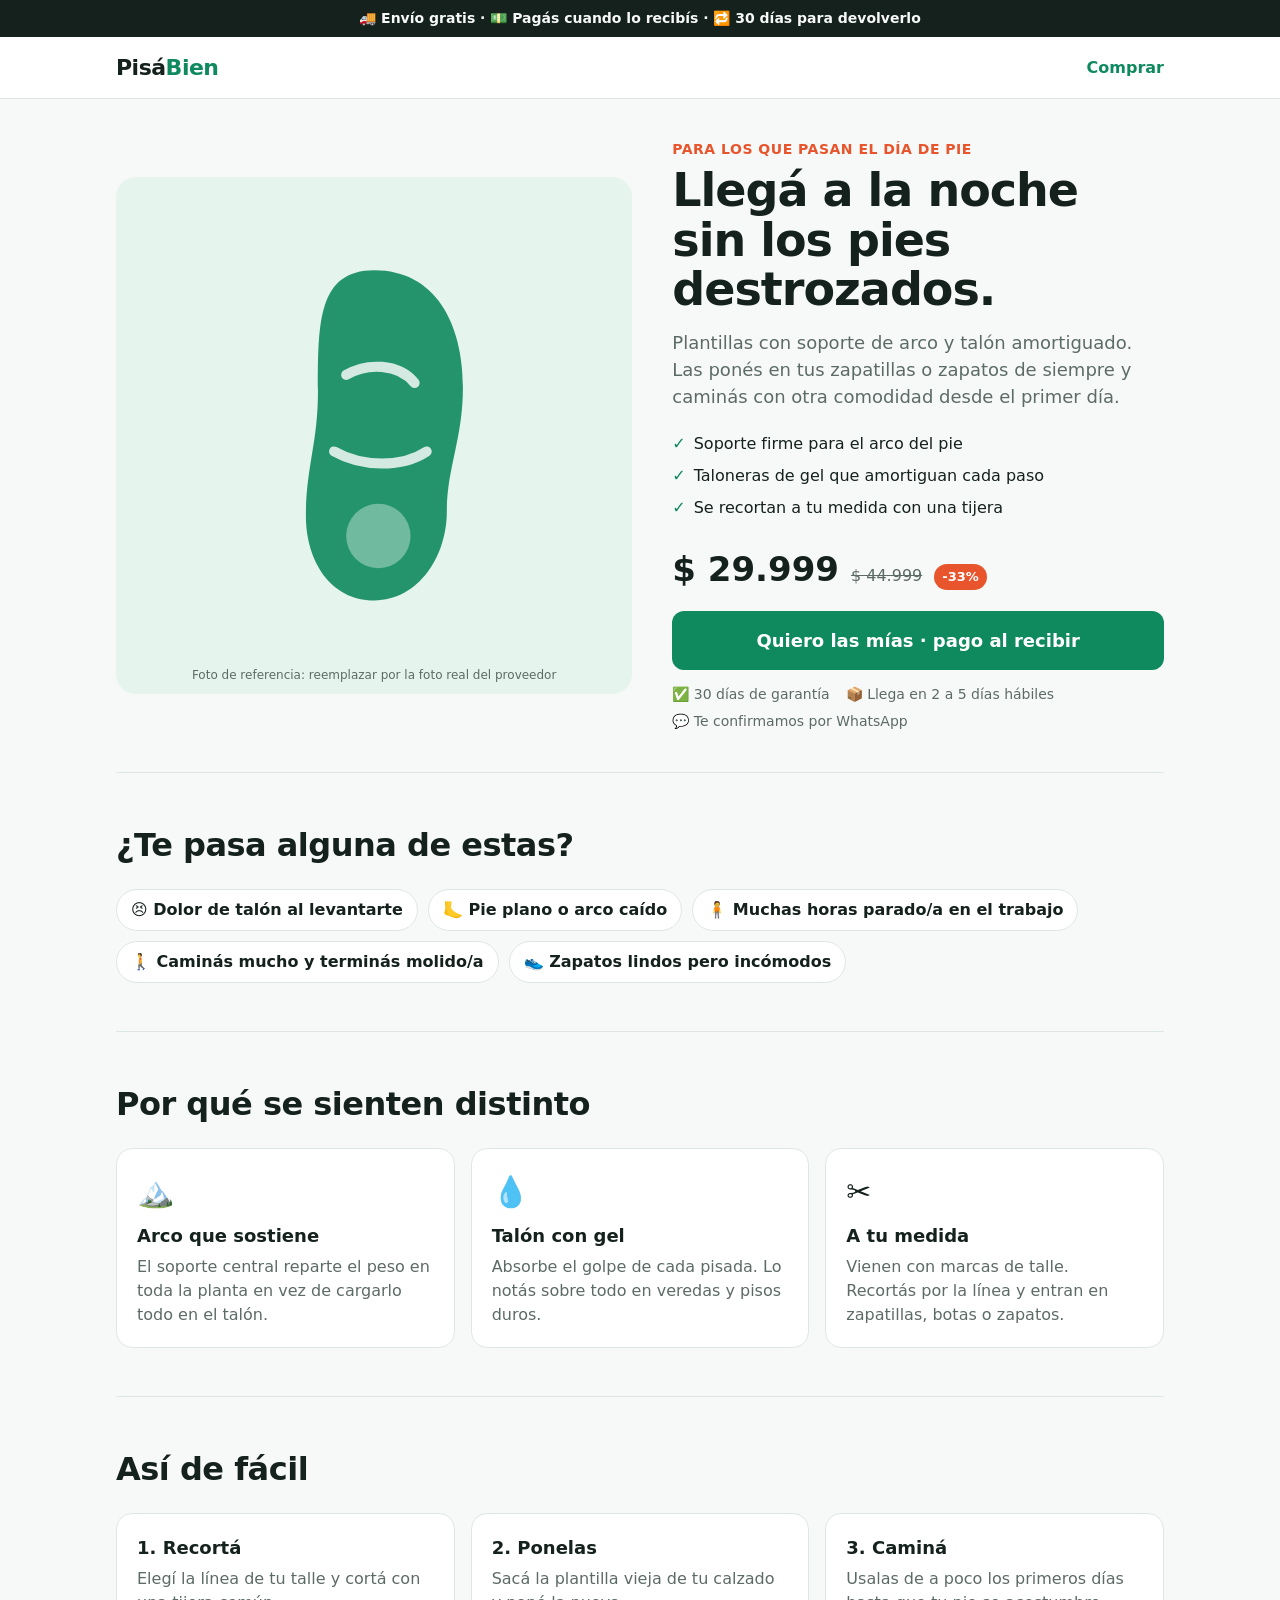
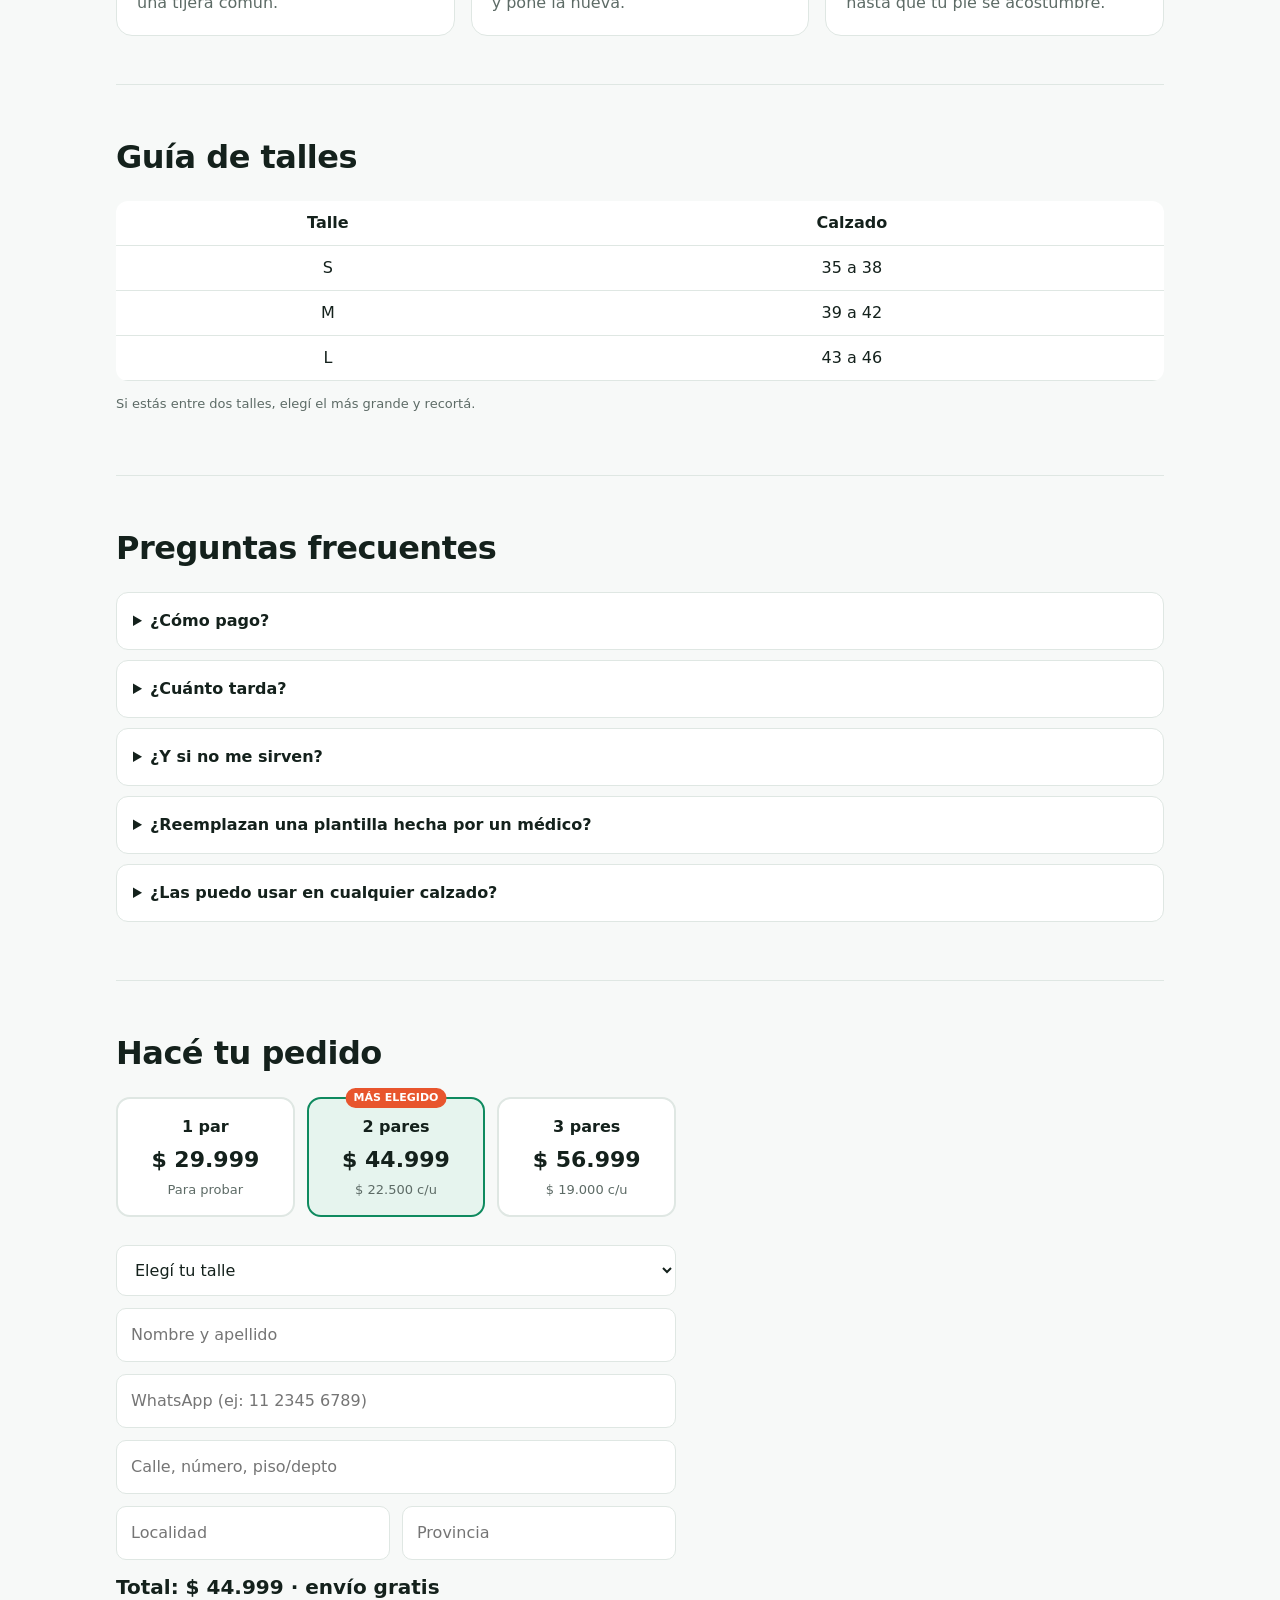
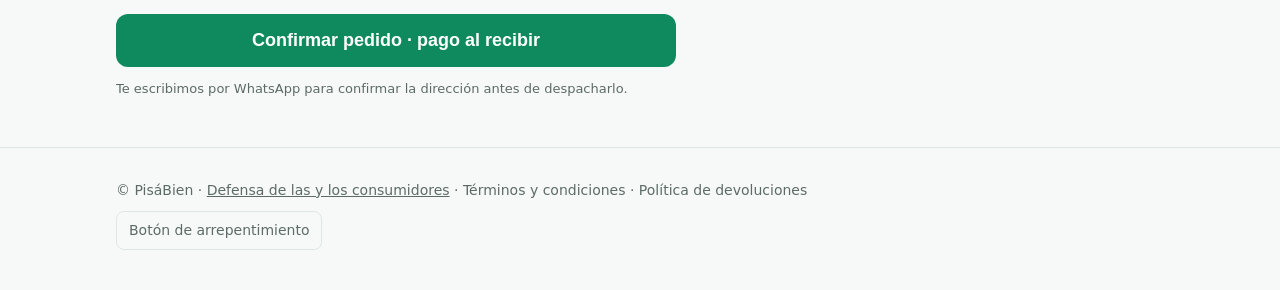
==== pisabien/index.html @ 86fdcdd4 "Agregar tienda PisaBien (plantillas) y plan de lanzamiento Co-Authored-By: Claude Opus 5.5 (1M conte" ====
<!doctype html>
<html lang="es">
<head>
<meta charset="utf-8">
<meta name="viewport" content="width=device-width, initial-scale=1">
<title>PisáBien · Plantillas de soporte para pies cansados</title>
<meta name="description" content="Plantillas con soporte de arco y talón amortiguado para caminar todo el día con más comodidad. Envío gratis y pagás cuando lo recibís.">
<style>
  :root{
    --bg:#f7f9f8; --fg:#14211c; --muted:#5d6b66; --card:#ffffff;
    --accent:#0f8a5f; --accent-fg:#ffffff; --hot:#e8552d; --line:#dfe7e3; --soft:#e6f4ee;
  }
  @media (prefers-color-scheme: dark){
    :root{ --bg:#0f1714; --fg:#eef5f2; --muted:#9fb1aa; --card:#17221e; --line:#2a3832; --soft:#173027; }
  }
  *{box-sizing:border-box}
  body{margin:0;font-family:system-ui,-apple-system,"Segoe UI",Roboto,sans-serif;background:var(--bg);color:var(--fg);line-height:1.5}
  .wrap{max-width:1080px;margin:0 auto;padding:0 16px}
  .bar{background:var(--fg);color:var(--bg);text-align:center;font-size:14px;padding:8px 16px;font-weight:600}
  header{padding:14px 0;border-bottom:1px solid var(--line);background:var(--card)}
  header .wrap{display:flex;justify-content:space-between;align-items:center}
  .logo{font-weight:800;font-size:22px;letter-spacing:-.5px}
  .logo span{color:var(--accent)}
  header a{color:var(--accent);font-weight:700;text-decoration:none}
  .hero{display:grid;grid-template-columns:1.05fr 1fr;gap:40px;align-items:center;padding:40px 0}
  .media{border-radius:20px;background:var(--soft);aspect-ratio:1/1;display:grid;place-items:center;overflow:hidden;position:relative}
  .media small{position:absolute;bottom:10px;left:0;right:0;text-align:center;color:var(--muted);font-size:12px}
  .kicker{color:var(--hot);font-weight:700;font-size:14px;text-transform:uppercase;letter-spacing:.5px}
  .hero h1{font-size:clamp(30px,5vw,46px);line-height:1.08;margin:6px 0 14px;letter-spacing:-1px}
  .hero p{color:var(--muted);font-size:18px;margin:0 0 18px}
  ul.checks{list-style:none;padding:0;margin:0 0 20px}
  ul.checks li{padding:4px 0}
  ul.checks li::before{content:"✓";color:var(--accent);font-weight:800;margin-right:8px}
  .price{display:flex;gap:12px;align-items:baseline;margin-bottom:16px;flex-wrap:wrap}
  .price .now{font-size:34px;font-weight:800}
  .price .old{color:var(--muted);text-decoration:line-through}
  .price .off{background:var(--hot);color:#fff;font-size:13px;font-weight:700;padding:3px 8px;border-radius:999px}
  .btn{display:block;background:var(--accent);color:var(--accent-fg);font-weight:800;font-size:18px;padding:16px 24px;border-radius:12px;text-decoration:none;border:0;cursor:pointer;width:100%;text-align:center}
  .btn:hover{filter:brightness(1.07)}
  .trust{display:flex;flex-wrap:wrap;gap:6px 16px;margin-top:14px;color:var(--muted);font-size:14px}
  section{padding:48px 0;border-top:1px solid var(--line)}
  h2{font-size:clamp(24px,4vw,32px);margin:0 0 20px;letter-spacing:-.5px}
  .lead{color:var(--muted);font-size:17px;max-width:720px;margin:-8px 0 24px}
  .grid{display:grid;grid-template-columns:repeat(3,1fr);gap:16px}
  .card{background:var(--card);border:1px solid var(--line);border-radius:16px;padding:20px}
  .card b{display:block;font-size:18px;margin-bottom:6px}
  .card p{margin:0;color:var(--muted)}
  .ico{font-size:30px;margin-bottom:8px}
  .pains{display:flex;flex-wrap:wrap;gap:10px}
  .pains span{background:var(--card);border:1px solid var(--line);border-radius:999px;padding:8px 14px;font-weight:600}
  .packs{display:grid;grid-template-columns:repeat(3,1fr);gap:12px;margin-bottom:16px}
  .pack{position:relative;background:var(--card);border:2px solid var(--line);border-radius:14px;padding:16px 12px;text-align:center;cursor:pointer}
  .pack input{position:absolute;opacity:0}
  .pack:has(input:checked){border-color:var(--accent);background:var(--soft)}
  .pack b{display:block;font-size:16px}
  .pack .p{font-size:22px;font-weight:800;margin:4px 0}
  .pack .s{font-size:13px;color:var(--muted)}
  .tag{position:absolute;top:-11px;left:50%;transform:translateX(-50%);background:var(--hot);color:#fff;font-size:11px;font-weight:800;padding:2px 8px;border-radius:999px;white-space:nowrap}
  table{width:100%;border-collapse:collapse;background:var(--card);border-radius:12px;overflow:hidden}
  th,td{padding:10px;border-bottom:1px solid var(--line);text-align:center}
  details{background:var(--card);border:1px solid var(--line);border-radius:12px;padding:16px;margin-bottom:10px}
  summary{font-weight:700;cursor:pointer}
  details p{color:var(--muted);margin:10px 0 0}
  form{display:grid;gap:12px;max-width:560px}
  input[type=text],input[type=tel],select{font:inherit;padding:14px;border-radius:10px;border:1px solid var(--line);background:var(--card);color:var(--fg);width:100%}
  .row{display:grid;grid-template-columns:1fr 1fr;gap:12px}
  .total{font-size:20px;font-weight:800}
  .note{color:var(--muted);font-size:13px}
  footer{padding:32px 0 40px;color:var(--muted);font-size:14px;border-top:1px solid var(--line)}
  footer a{color:inherit}
  .regret{display:inline-block;margin-top:10px;border:1px solid var(--line);padding:8px 12px;border-radius:8px;text-decoration:none}
  .sticky{position:fixed;left:0;right:0;bottom:0;padding:10px 16px;background:var(--bg);border-top:1px solid var(--line);display:none;z-index:5}
  @media (max-width:760px){
    .hero{grid-template-columns:1fr;padding:20px 0;gap:20px}
    .grid{grid-template-columns:1fr}
    .packs{gap:8px}
    .pack{padding:14px 6px}
    .pack .p{font-size:18px}
    .row{grid-template-columns:1fr}
    .sticky{display:block}
    body{padding-bottom:80px}
  }
</style>
</head>
<body>
<div class="bar">🚚 Envío gratis · 💵 Pagás cuando lo recibís · 🔁 30 días para devolverlo</div>
<header><div class="wrap"><div class="logo">Pisá<span>Bien</span></div><a href="#pedido">Comprar</a></div></header>

<main class="wrap">
  <div class="hero">
    <div class="media" role="img" aria-label="Plantilla PisáBien (reemplazar por foto o video real)">
      <svg viewBox="0 0 200 200" width="78%" aria-hidden="true">
        <path d="M100 18c30 0 44 26 44 58 0 26-8 40-8 62 0 22-14 44-36 44s-34-20-34-42c0-24 6-36 6-62 0-34 0-60 28-60z" fill="var(--accent)" opacity=".9"/>
        <path d="M86 70c10-6 26-6 34 4M80 108c14 8 34 8 46 0" stroke="#fff" stroke-width="5" fill="none" stroke-linecap="round" opacity=".8"/>
        <circle cx="102" cy="150" r="16" fill="#fff" opacity=".35"/>
      </svg>
      <small>Foto de referencia: reemplazar por la foto real del proveedor</small>
    </div>
    <div>
      <div class="kicker">Para los que pasan el día de pie</div>
      <h1>Llegá a la noche sin los pies destrozados.</h1>
      <p>Plantillas con soporte de arco y talón amortiguado. Las ponés en tus zapatillas o zapatos de siempre y caminás con otra comodidad desde el primer día.</p>
      <ul class="checks">
        <li>Soporte firme para el arco del pie</li>
        <li>Taloneras de gel que amortiguan cada paso</li>
        <li>Se recortan a tu medida con una tijera</li>
      </ul>
      <div class="price">
        <span class="now">$ 29.999</span>
        <span class="old">$ 44.999</span>
        <span class="off">-33%</span>
      </div>
      <a class="btn" href="#pedido">Quiero las mías · pago al recibir</a>
      <div class="trust"><span>✅ 30 días de garantía</span><span>📦 Llega en 2 a 5 días hábiles</span><span>💬 Te confirmamos por WhatsApp</span></div>
    </div>
  </div>

  <section>
    <h2>¿Te pasa alguna de estas?</h2>
    <div class="pains">
      <span>😣 Dolor de talón al levantarte</span>
      <span>🦶 Pie plano o arco caído</span>
      <span>🧍 Muchas horas parado/a en el trabajo</span>
      <span>🚶 Caminás mucho y terminás molido/a</span>
      <span>👟 Zapatos lindos pero incómodos</span>
    </div>
  </section>

  <section>
    <h2>Por qué se sienten distinto</h2>
    <div class="grid">
      <div class="card"><div class="ico">🏔️</div><b>Arco que sostiene</b><p>El soporte central reparte el peso en toda la planta en vez de cargarlo todo en el talón.</p></div>
      <div class="card"><div class="ico">💧</div><b>Talón con gel</b><p>Absorbe el golpe de cada pisada. Lo notás sobre todo en veredas y pisos duros.</p></div>
      <div class="card"><div class="ico">✂️</div><b>A tu medida</b><p>Vienen con marcas de talle. Recortás por la línea y entran en zapatillas, botas o zapatos.</p></div>
    </div>
  </section>

  <section>
    <h2>Así de fácil</h2>
    <div class="grid">
      <div class="card"><b>1. Recortá</b><p>Elegí la línea de tu talle y cortá con una tijera común.</p></div>
      <div class="card"><b>2. Ponelas</b><p>Sacá la plantilla vieja de tu calzado y poné la nueva.</p></div>
      <div class="card"><b>3. Caminá</b><p>Usalas de a poco los primeros días hasta que tu pie se acostumbre.</p></div>
    </div>
  </section>

  <section>
    <h2>Guía de talles</h2>
    <table>
      <tr><th>Talle</th><th>Calzado</th></tr>
      <tr><td>S</td><td>35 a 38</td></tr>
      <tr><td>M</td><td>39 a 42</td></tr>
      <tr><td>L</td><td>43 a 46</td></tr>
    </table>
    <p class="note">Si estás entre dos talles, elegí el más grande y recortá.</p>
  </section>

  <section>
    <h2>Preguntas frecuentes</h2>
    <details><summary>¿Cómo pago?</summary><p>En efectivo cuando el correo te lo entrega. No pagás nada por adelantado.</p></details>
    <details><summary>¿Cuánto tarda?</summary><p>De 2 a 3 días hábiles en CABA y GBA, y de 5 a 7 días hábiles en el resto del país.</p></details>
    <details><summary>¿Y si no me sirven?</summary><p>Tenés 30 días desde que las recibís. Escribinos por WhatsApp y te devolvemos la plata.</p></details>
    <details><summary>¿Reemplazan una plantilla hecha por un médico?</summary><p>No. Son plantillas de confort para el día a día. Si tenés un dolor fuerte o que no se va, consultá con un profesional.</p></details>
    <details><summary>¿Las puedo usar en cualquier calzado?</summary><p>Sí, en zapatillas, zapatos cerrados y botas. En sandalias abiertas no.</p></details>
  </section>

  <section id="pedido">
    <h2>Hacé tu pedido</h2>
    <form id="form">
      <div class="packs">
        <label class="pack"><input type="radio" name="pack" value="1" data-precio="29999"><b>1 par</b><div class="p">$ 29.999</div><div class="s">Para probar</div></label>
        <label class="pack"><span class="tag">MÁS ELEGIDO</span><input type="radio" name="pack" value="2" data-precio="44999" checked><b>2 pares</b><div class="p">$ 44.999</div><div class="s">$ 22.500 c/u</div></label>
        <label class="pack"><input type="radio" name="pack" value="3" data-precio="56999"><b>3 pares</b><div class="p">$ 56.999</div><div class="s">$ 19.000 c/u</div></label>
      </div>
      <select name="talle" required>
        <option value="">Elegí tu talle</option>
        <option>S (35 a 38)</option><option>M (39 a 42)</option><option>L (43 a 46)</option>
      </select>
      <input type="text" name="nombre" placeholder="Nombre y apellido" required autocomplete="name">
      <input type="tel" name="telefono" placeholder="WhatsApp (ej: 11 2345 6789)" required autocomplete="tel">
      <input type="text" name="direccion" placeholder="Calle, número, piso/depto" required autocomplete="street-address">
      <div class="row">
        <input type="text" name="ciudad" placeholder="Localidad" required>
        <input type="text" name="provincia" placeholder="Provincia" required>
      </div>
      <div class="total">Total: <span id="total">$ 44.999</span> · envío gratis</div>
      <button class="btn" type="submit">Confirmar pedido · pago al recibir</button>
      <span class="note">Te escribimos por WhatsApp para confirmar la dirección antes de despacharlo.</span>
    </form>
  </section>
</main>

<footer><div class="wrap">
  © PisáBien · <a href="https://www.argentina.gob.ar/produccion/defensadelconsumidor" target="_blank" rel="noopener">Defensa de las y los consumidores</a> · Términos y condiciones · Política de devoluciones<br>
  <a class="regret" id="arrepentimiento" href="#">Botón de arrepentimiento</a>
</div></footer>
<div class="sticky"><a class="btn" href="#pedido">Comprar · pago al recibir</a></div>

<script>
  // Número de WhatsApp del negocio, con código de país y sin "+" ni espacios. PENDIENTE: cargar el real.
  const WHATSAPP = "5491100000000";
  const fmt = n => "$ " + n.toLocaleString("es-AR");
  const form = document.getElementById("form");
  const total = document.getElementById("total");
  form.addEventListener("change", () => {
    total.textContent = fmt(+form.querySelector("input[name=pack]:checked").dataset.precio);
  });
  form.addEventListener("submit", e => {
    e.preventDefault();
    const d = Object.fromEntries(new FormData(form));
    const precio = form.querySelector("input[name=pack]:checked").dataset.precio;
    const msg = [
      "¡Hola! Quiero hacer un pedido de PisáBien:",
      `• ${d.pack} par(es), talle ${d.talle}: ${fmt(+precio)}`,
      `• Nombre: ${d.nombre}`, `• Tel: ${d.telefono}`,
      `• Dirección: ${d.direccion}, ${d.ciudad}, ${d.provincia}`,
      "Pago al recibir."
    ].join("\n");
    window.open(`https://wa.me/${WHATSAPP}?text=${encodeURIComponent(msg)}`, "_blank");
  });
  document.getElementById("arrepentimiento").addEventListener("click", e => {
    e.preventDefault();
    window.open(`https://wa.me/${WHATSAPP}?text=${encodeURIComponent("Hola, quiero arrepentirme de mi compra. Mi nombre es:")}`, "_blank");
  });
</script>
</body>
</html>
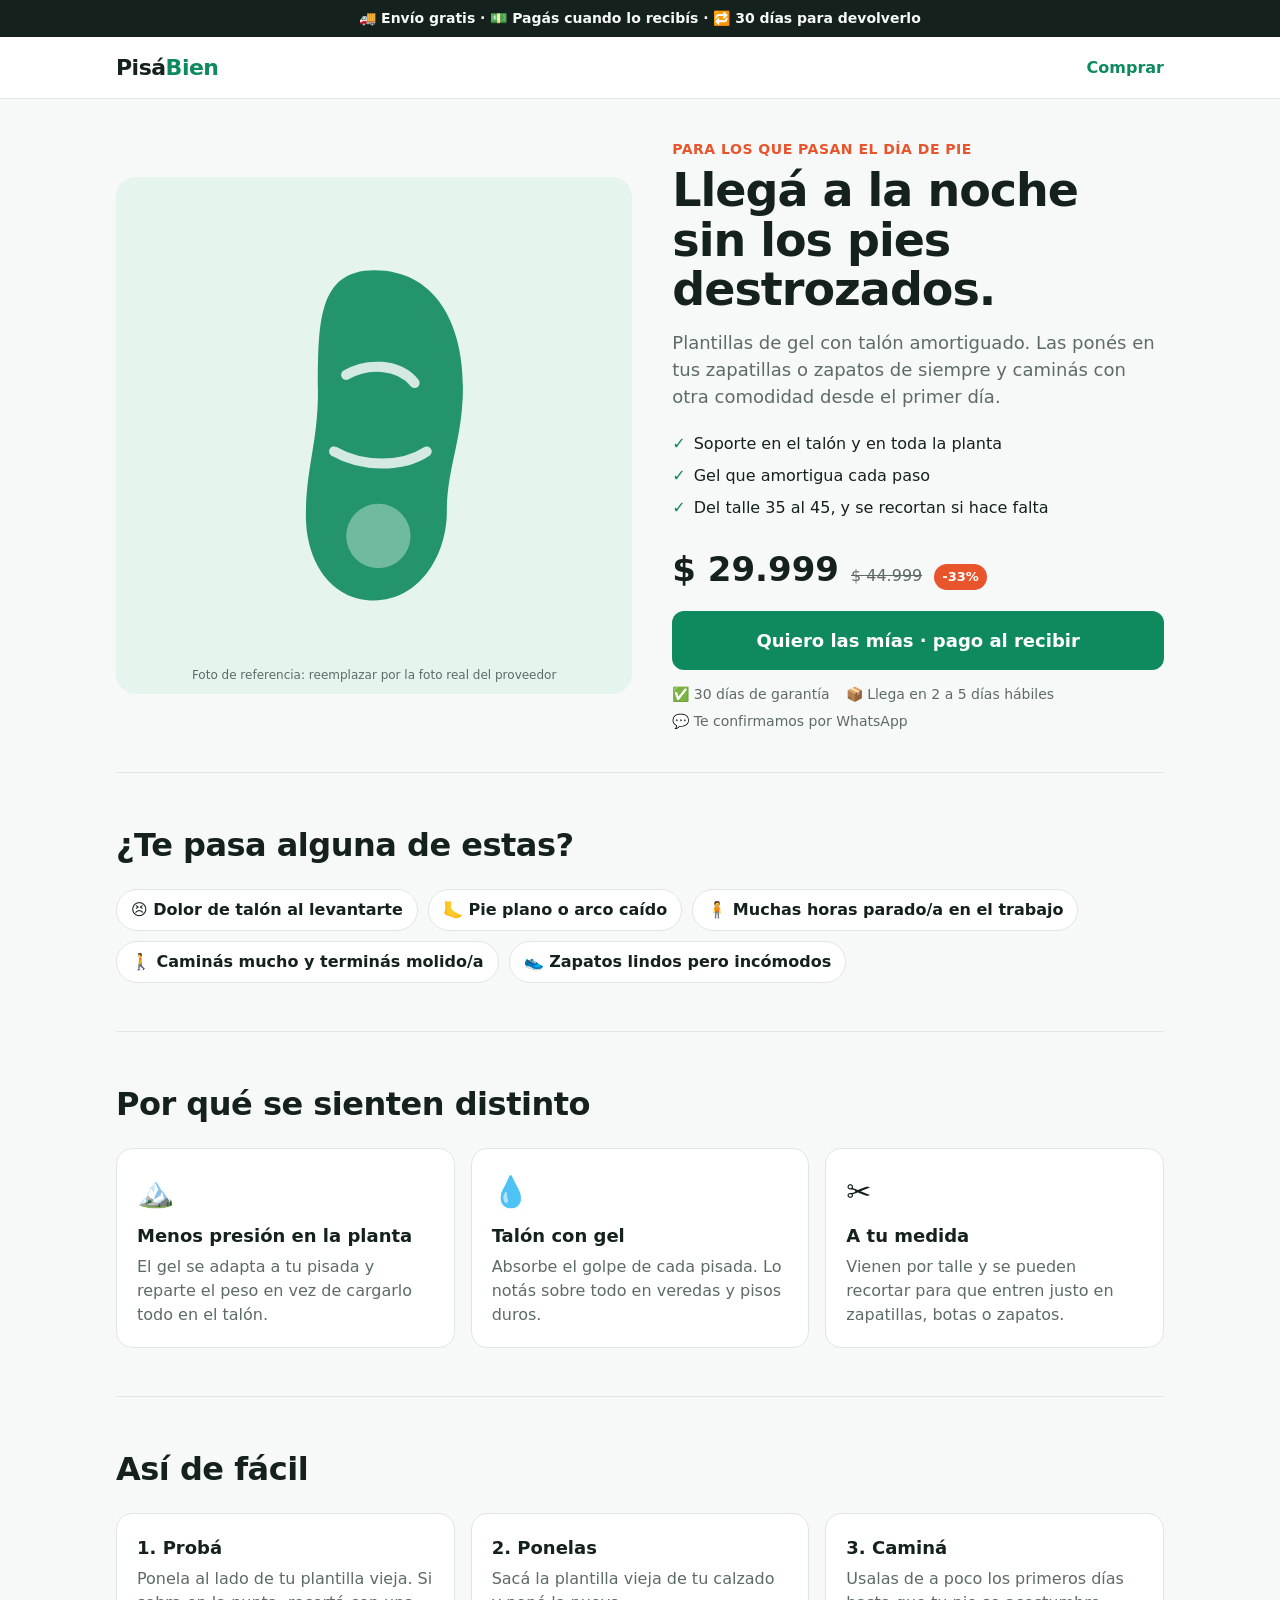
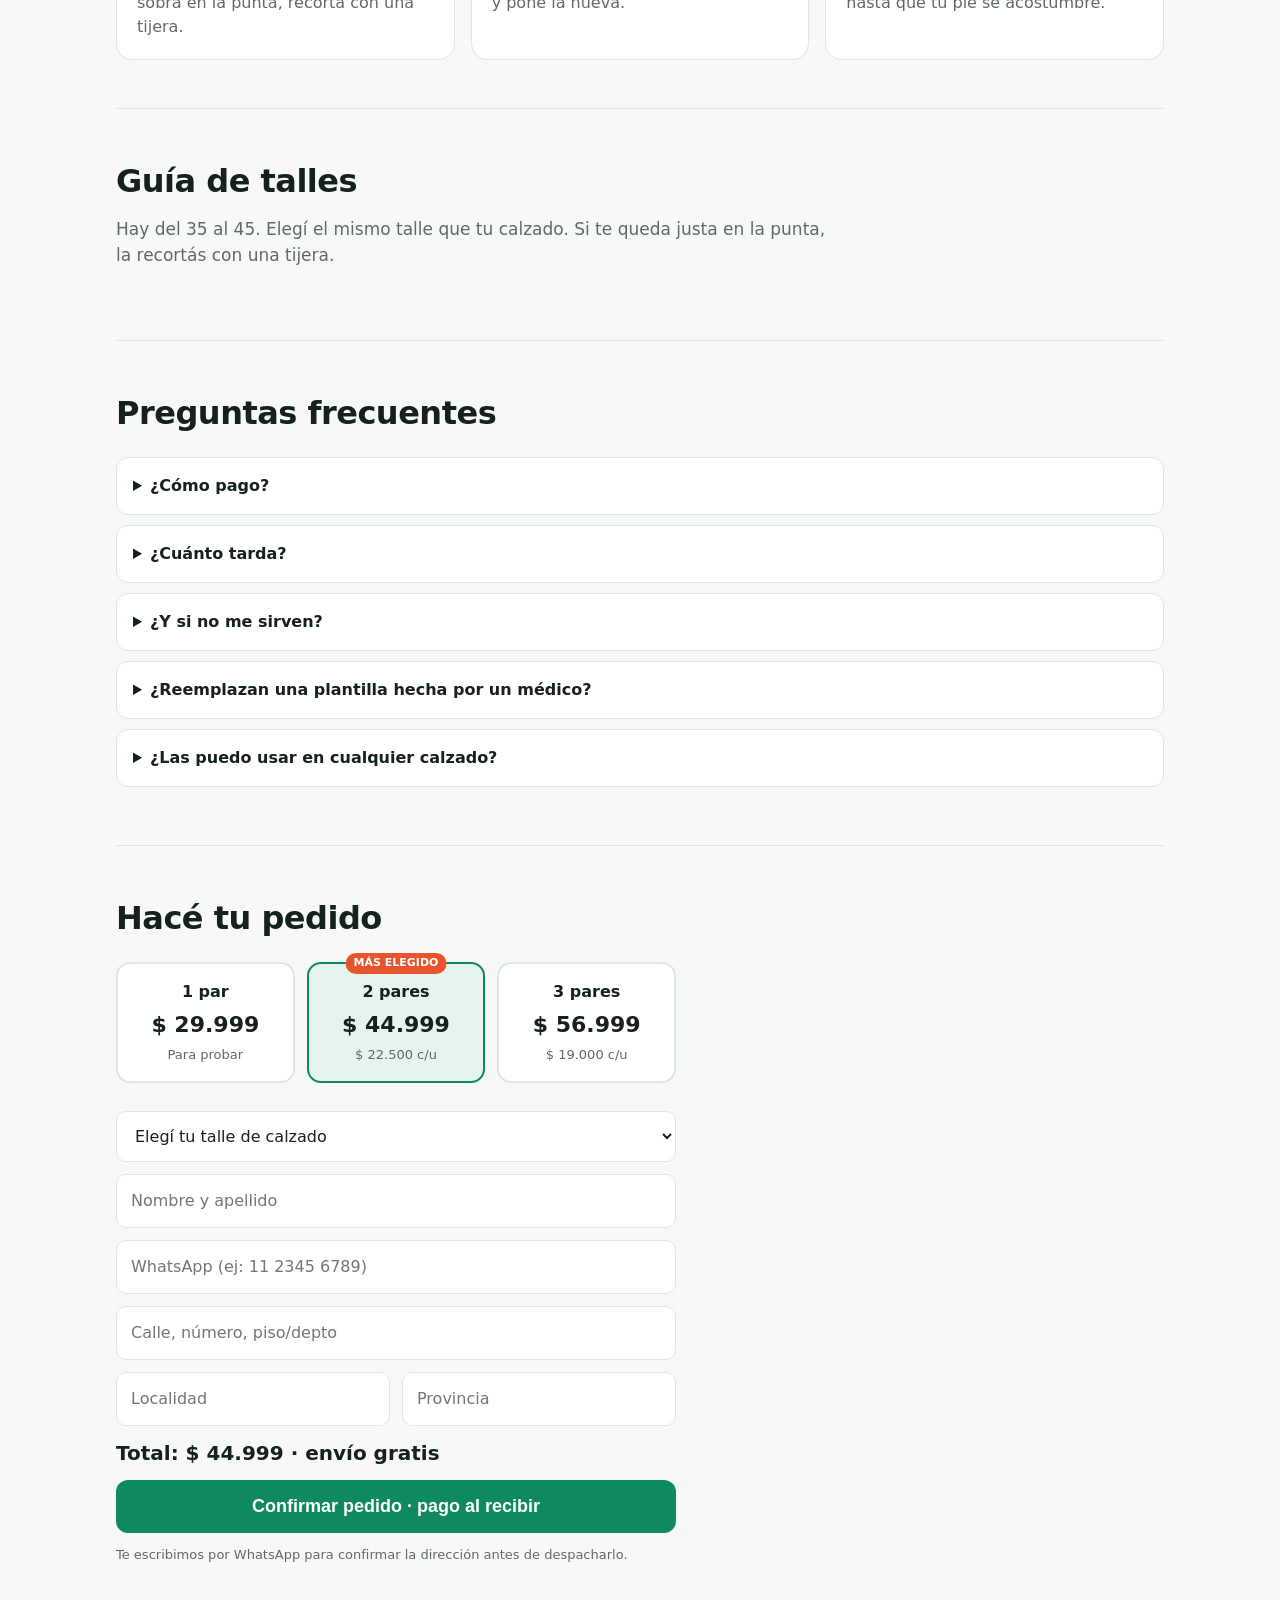
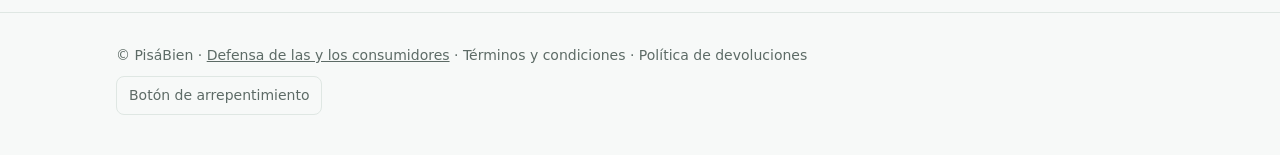
==== commit 7c17dbc3: "PisaBien: WhatsApp real y talles del proveedor de Dropi Co-Authored-By: Claude Opus 5.5 (1M context)" ====
--- a/pisabien/index.html
+++ b/pisabien/index.html
@@ -99,11 +99,11 @@
     <div>
       <div class="kicker">Para los que pasan el día de pie</div>
       <h1>Llegá a la noche sin los pies destrozados.</h1>
-      <p>Plantillas con soporte de arco y talón amortiguado. Las ponés en tus zapatillas o zapatos de siempre y caminás con otra comodidad desde el primer día.</p>
+      <p>Plantillas de gel con talón amortiguado. Las ponés en tus zapatillas o zapatos de siempre y caminás con otra comodidad desde el primer día.</p>
       <ul class="checks">
-        <li>Soporte firme para el arco del pie</li>
-        <li>Taloneras de gel que amortiguan cada paso</li>
-        <li>Se recortan a tu medida con una tijera</li>
+        <li>Soporte en el talón y en toda la planta</li>
+        <li>Gel que amortigua cada paso</li>
+        <li>Del talle 35 al 45, y se recortan si hace falta</li>
       </ul>
       <div class="price">
         <span class="now">$ 29.999</span>
@@ -129,16 +129,16 @@
   <section>
     <h2>Por qué se sienten distinto</h2>
     <div class="grid">
-      <div class="card"><div class="ico">🏔️</div><b>Arco que sostiene</b><p>El soporte central reparte el peso en toda la planta en vez de cargarlo todo en el talón.</p></div>
+      <div class="card"><div class="ico">🏔️</div><b>Menos presión en la planta</b><p>El gel se adapta a tu pisada y reparte el peso en vez de cargarlo todo en el talón.</p></div>
       <div class="card"><div class="ico">💧</div><b>Talón con gel</b><p>Absorbe el golpe de cada pisada. Lo notás sobre todo en veredas y pisos duros.</p></div>
-      <div class="card"><div class="ico">✂️</div><b>A tu medida</b><p>Vienen con marcas de talle. Recortás por la línea y entran en zapatillas, botas o zapatos.</p></div>
+      <div class="card"><div class="ico">✂️</div><b>A tu medida</b><p>Vienen por talle y se pueden recortar para que entren justo en zapatillas, botas o zapatos.</p></div>
     </div>
   </section>
 
   <section>
     <h2>Así de fácil</h2>
     <div class="grid">
-      <div class="card"><b>1. Recortá</b><p>Elegí la línea de tu talle y cortá con una tijera común.</p></div>
+      <div class="card"><b>1. Probá</b><p>Ponela al lado de tu plantilla vieja. Si sobra en la punta, recortá con una tijera.</p></div>
       <div class="card"><b>2. Ponelas</b><p>Sacá la plantilla vieja de tu calzado y poné la nueva.</p></div>
       <div class="card"><b>3. Caminá</b><p>Usalas de a poco los primeros días hasta que tu pie se acostumbre.</p></div>
     </div>
@@ -146,13 +146,7 @@
 
   <section>
     <h2>Guía de talles</h2>
-    <table>
-      <tr><th>Talle</th><th>Calzado</th></tr>
-      <tr><td>S</td><td>35 a 38</td></tr>
-      <tr><td>M</td><td>39 a 42</td></tr>
-      <tr><td>L</td><td>43 a 46</td></tr>
-    </table>
-    <p class="note">Si estás entre dos talles, elegí el más grande y recortá.</p>
+    <p class="lead">Hay del 35 al 45. Elegí el mismo talle que tu calzado. Si te queda justa en la punta, la recortás con una tijera.</p>
   </section>
 
   <section>
@@ -173,8 +167,9 @@
         <label class="pack"><input type="radio" name="pack" value="3" data-precio="56999"><b>3 pares</b><div class="p">$ 56.999</div><div class="s">$ 19.000 c/u</div></label>
       </div>
       <select name="talle" required>
-        <option value="">Elegí tu talle</option>
-        <option>S (35 a 38)</option><option>M (39 a 42)</option><option>L (43 a 46)</option>
+        <option value="">Elegí tu talle de calzado</option>
+        <option>35</option><option>36</option><option>37</option><option>38</option><option>39</option><option>40</option>
+        <option>41</option><option>42</option><option>43</option><option>44</option><option>45</option>
       </select>
       <input type="text" name="nombre" placeholder="Nombre y apellido" required autocomplete="name">
       <input type="tel" name="telefono" placeholder="WhatsApp (ej: 11 2345 6789)" required autocomplete="tel">
@@ -197,8 +192,8 @@
 <div class="sticky"><a class="btn" href="#pedido">Comprar · pago al recibir</a></div>
 
 <script>
-  // Número de WhatsApp del negocio, con código de país y sin "+" ni espacios. PENDIENTE: cargar el real.
-  const WHATSAPP = "5491100000000";
+  // Número de WhatsApp del negocio, con código de país y sin "+" ni espacios.
+  const WHATSAPP = "5491169490396";
   const fmt = n => "$ " + n.toLocaleString("es-AR");
   const form = document.getElementById("form");
   const total = document.getElementById("total");
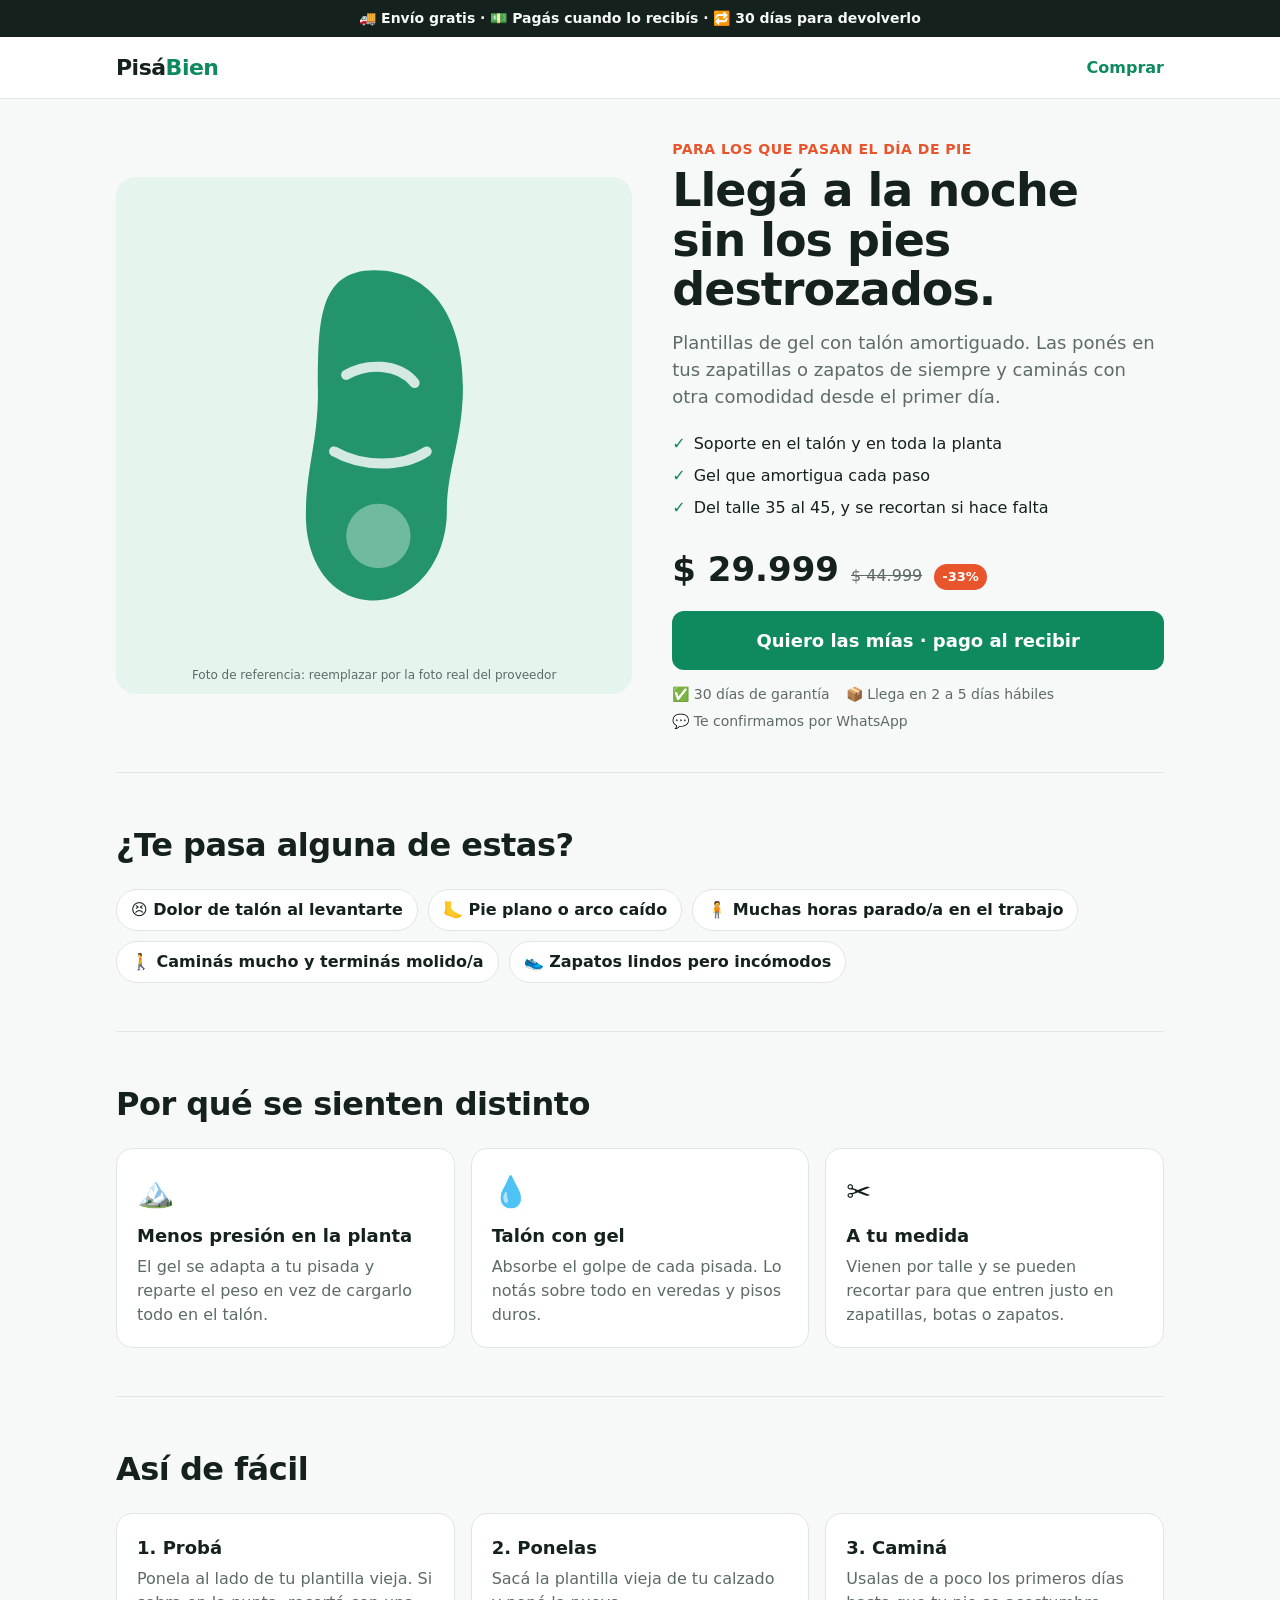
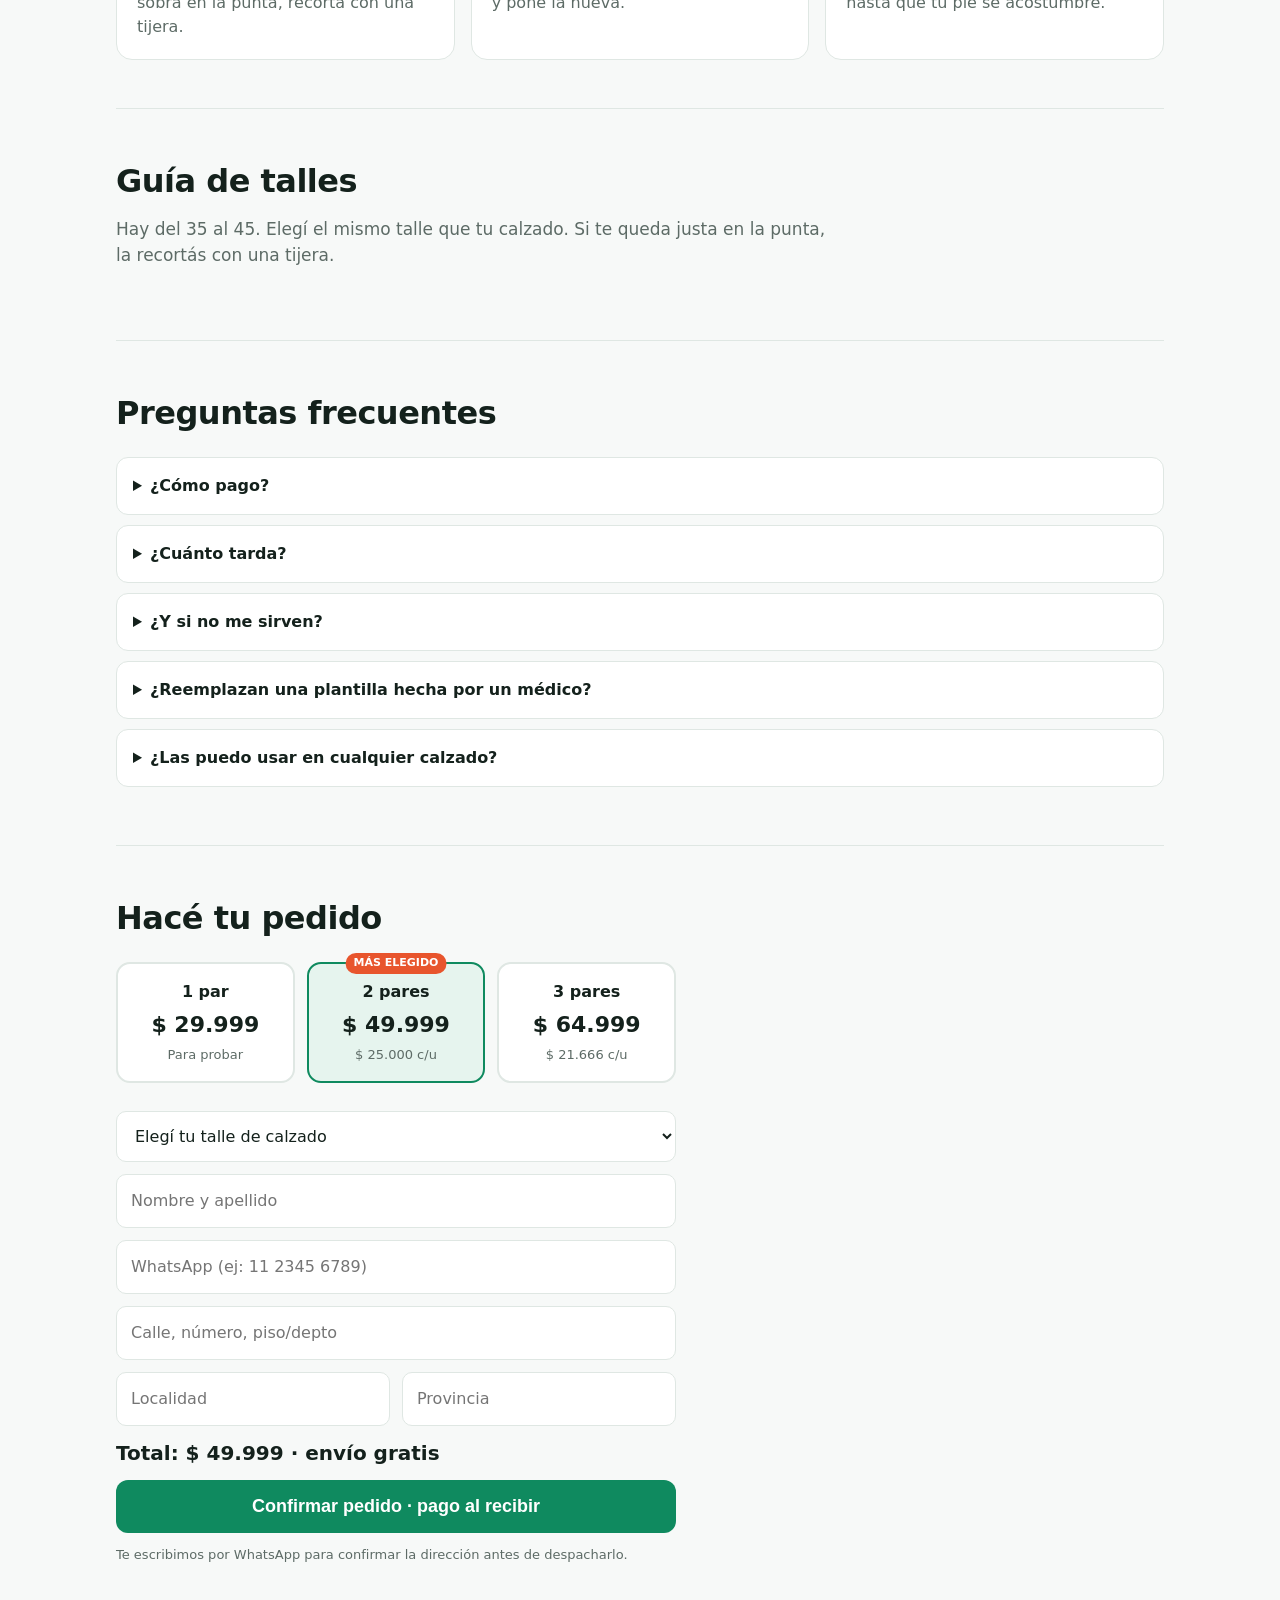
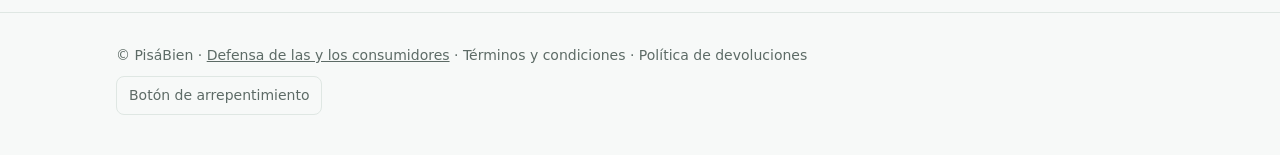
==== commit 6f0d21ad: "Subir el pack de 2 pares a 49.999 y el de 3 a 64.999 Co-Authored-By: Claude Opus 5.5 (1M context) <n" ====
--- a/pisabien/index.html
+++ b/pisabien/index.html
@@ -163,8 +163,8 @@
     <form id="form">
       <div class="packs">
         <label class="pack"><input type="radio" name="pack" value="1" data-precio="29999"><b>1 par</b><div class="p">$ 29.999</div><div class="s">Para probar</div></label>
-        <label class="pack"><span class="tag">MÁS ELEGIDO</span><input type="radio" name="pack" value="2" data-precio="44999" checked><b>2 pares</b><div class="p">$ 44.999</div><div class="s">$ 22.500 c/u</div></label>
-        <label class="pack"><input type="radio" name="pack" value="3" data-precio="56999"><b>3 pares</b><div class="p">$ 56.999</div><div class="s">$ 19.000 c/u</div></label>
+        <label class="pack"><span class="tag">MÁS ELEGIDO</span><input type="radio" name="pack" value="2" data-precio="49999" checked><b>2 pares</b><div class="p">$ 49.999</div><div class="s">$ 25.000 c/u</div></label>
+        <label class="pack"><input type="radio" name="pack" value="3" data-precio="64999"><b>3 pares</b><div class="p">$ 64.999</div><div class="s">$ 21.666 c/u</div></label>
       </div>
       <select name="talle" required>
         <option value="">Elegí tu talle de calzado</option>
@@ -178,7 +178,7 @@
         <input type="text" name="ciudad" placeholder="Localidad" required>
         <input type="text" name="provincia" placeholder="Provincia" required>
       </div>
-      <div class="total">Total: <span id="total">$ 44.999</span> · envío gratis</div>
+      <div class="total">Total: <span id="total">$ 49.999</span> · envío gratis</div>
       <button class="btn" type="submit">Confirmar pedido · pago al recibir</button>
       <span class="note">Te escribimos por WhatsApp para confirmar la dirección antes de despacharlo.</span>
     </form>
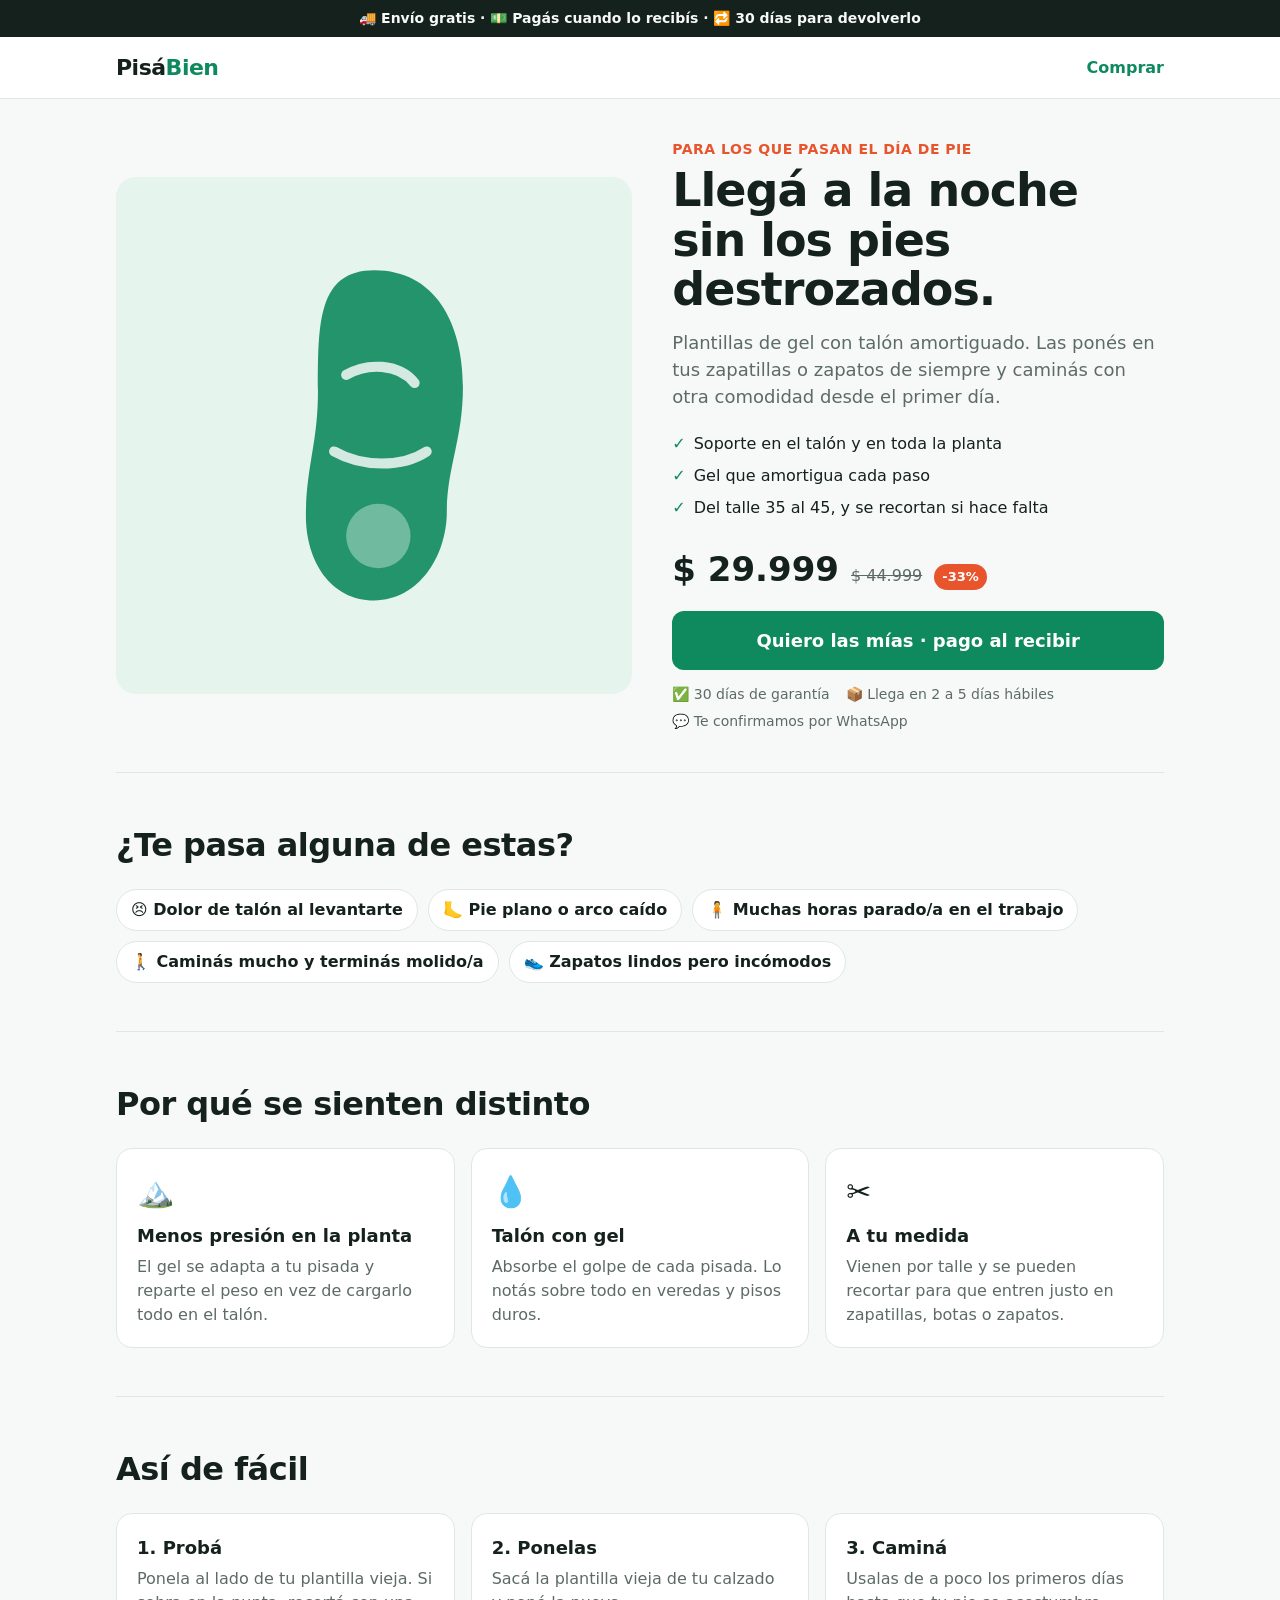
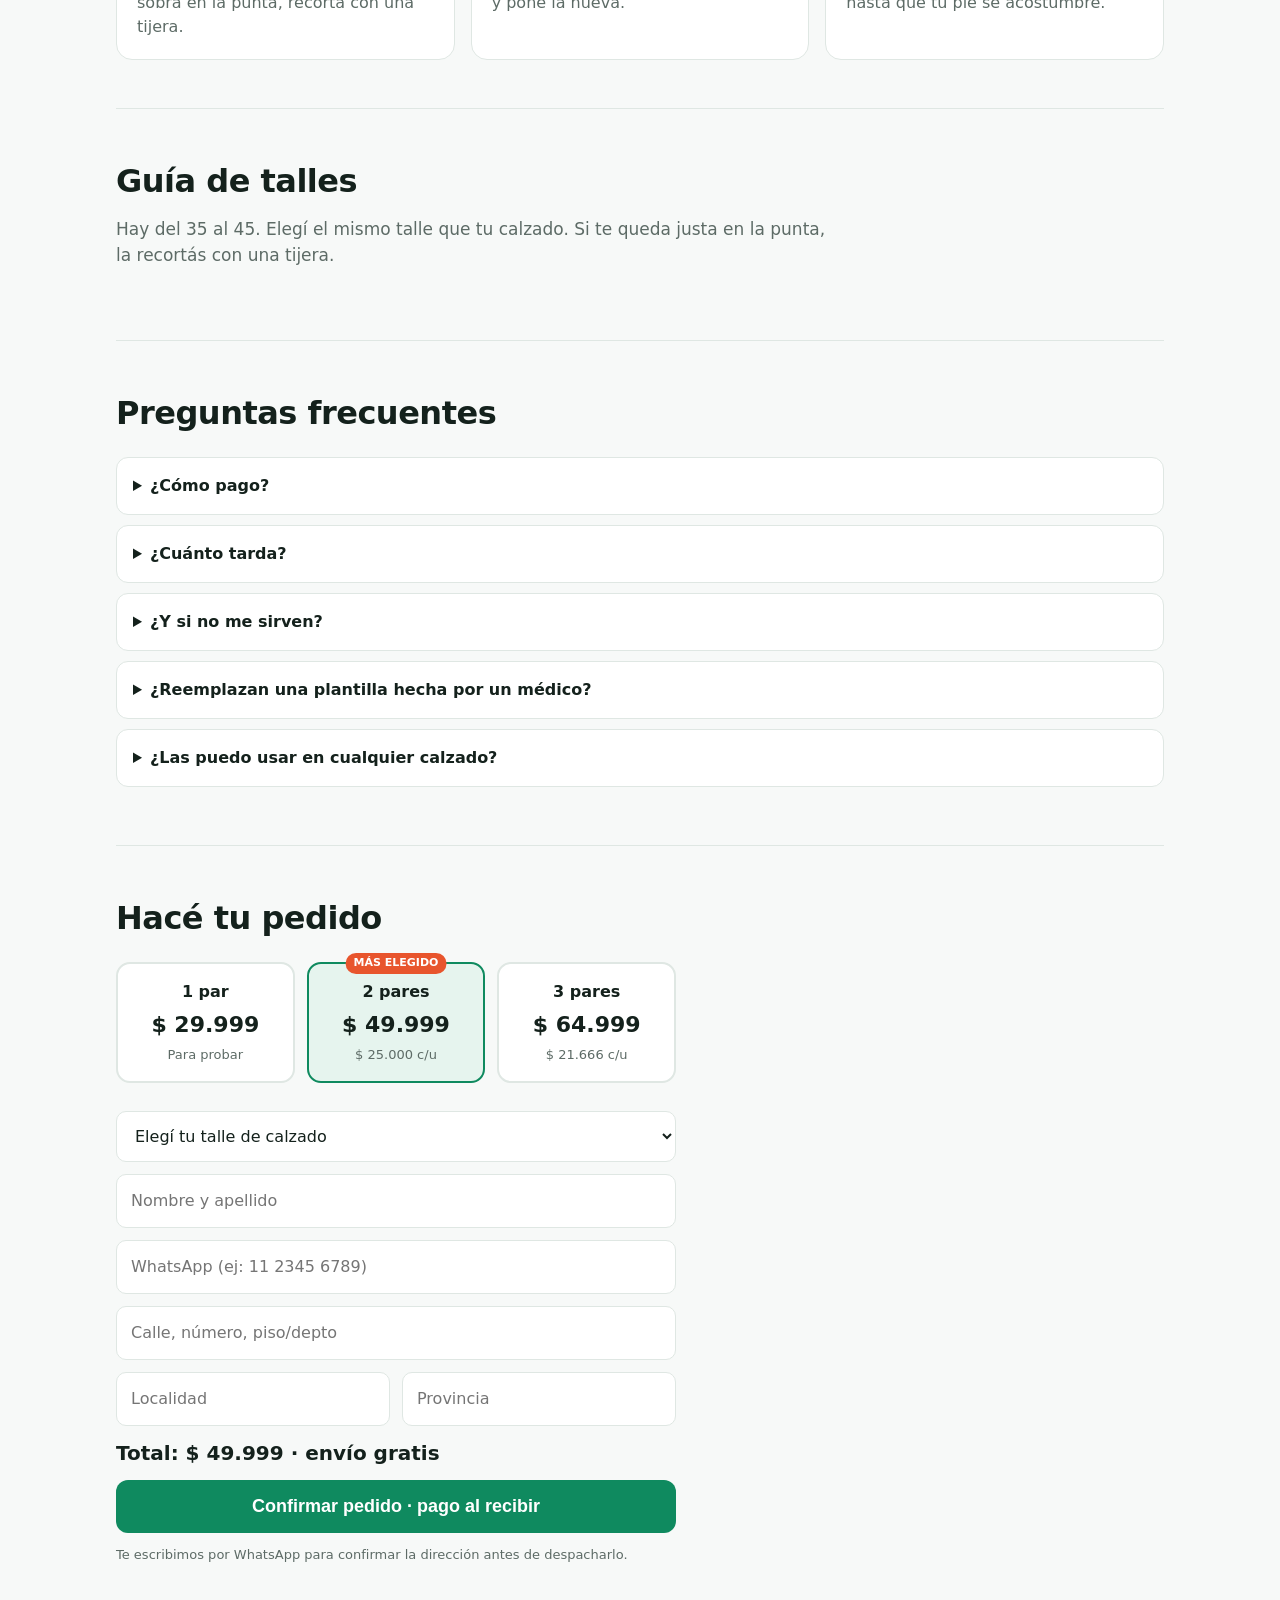
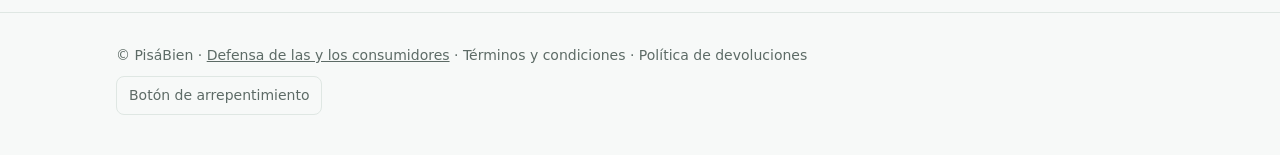
==== commit bda22f8f: "Sacar el aviso interno de la foto Co-Authored-By: Claude Opus 5.5 (1M context) <noreply@anthropic.co" ====
--- a/pisabien/index.html
+++ b/pisabien/index.html
@@ -94,7 +94,6 @@
         <path d="M86 70c10-6 26-6 34 4M80 108c14 8 34 8 46 0" stroke="#fff" stroke-width="5" fill="none" stroke-linecap="round" opacity=".8"/>
         <circle cx="102" cy="150" r="16" fill="#fff" opacity=".35"/>
       </svg>
-      <small>Foto de referencia: reemplazar por la foto real del proveedor</small>
     </div>
     <div>
       <div class="kicker">Para los que pasan el día de pie</div>
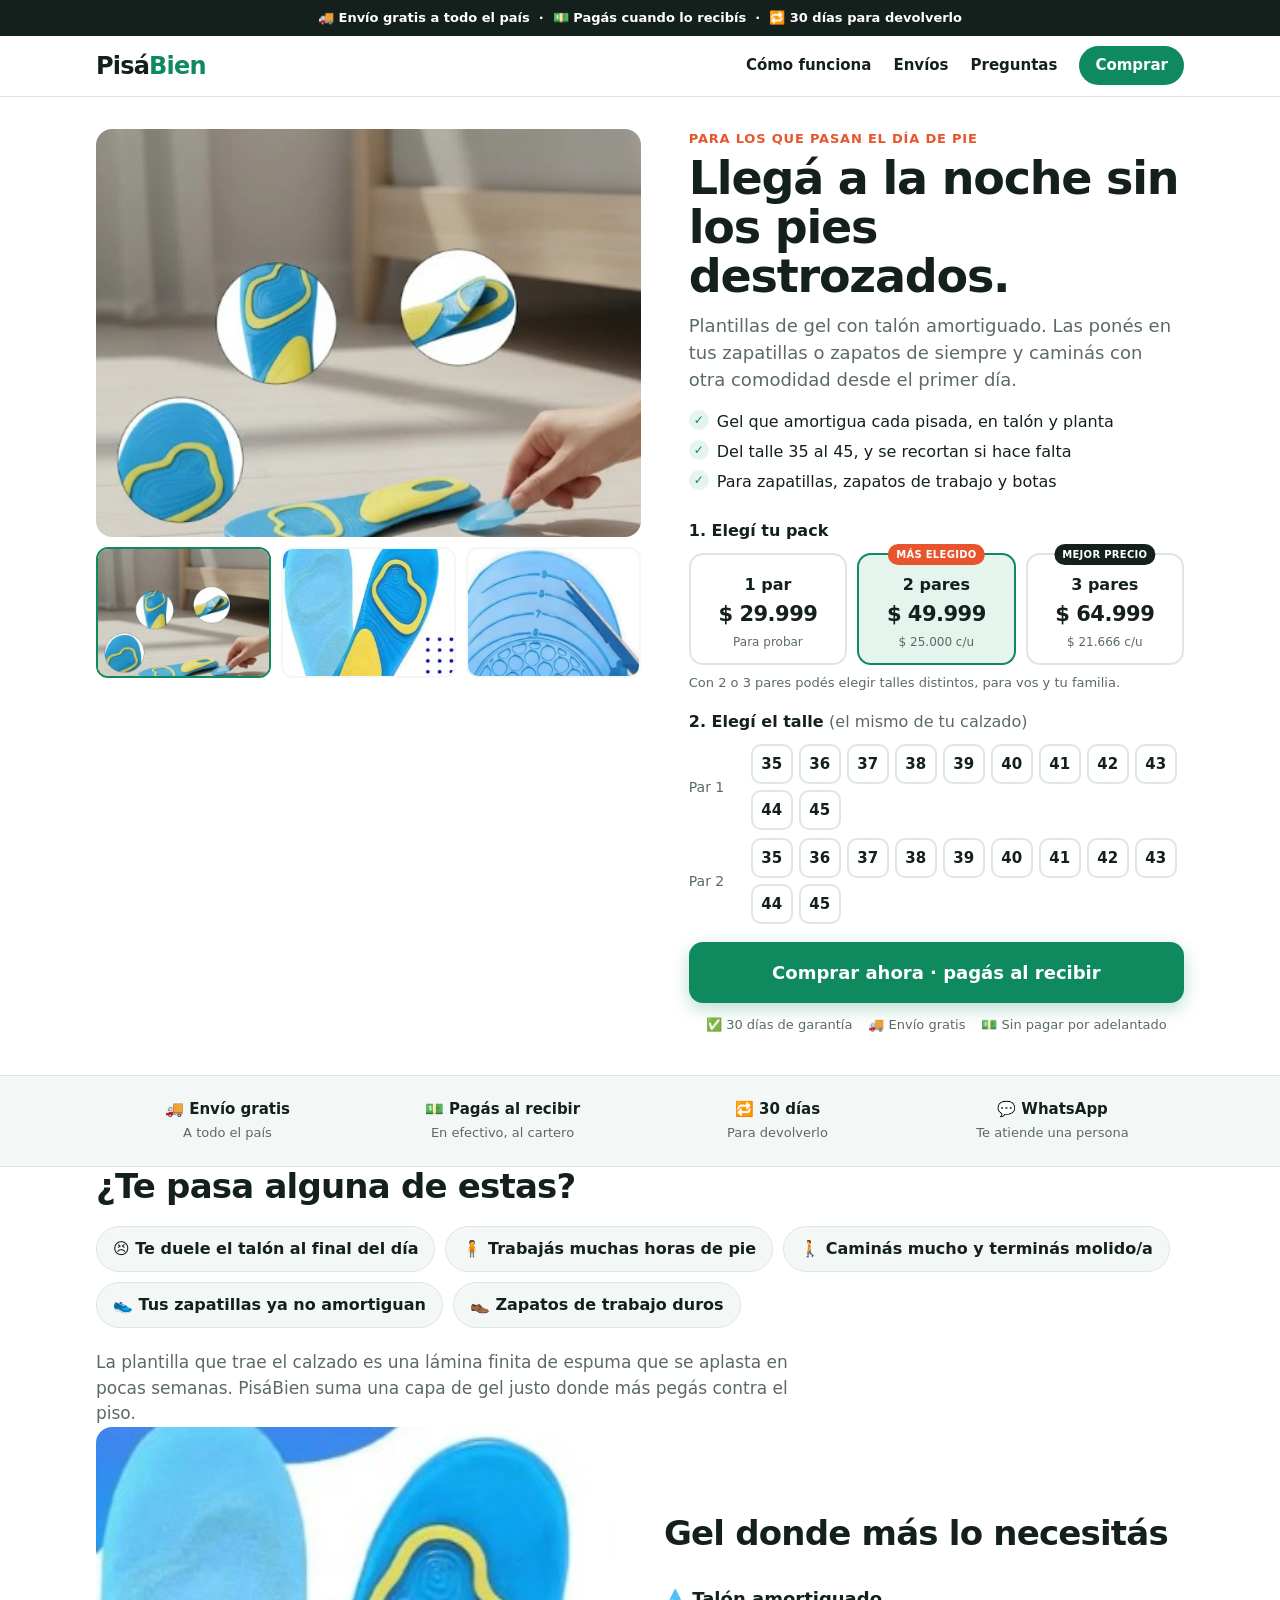
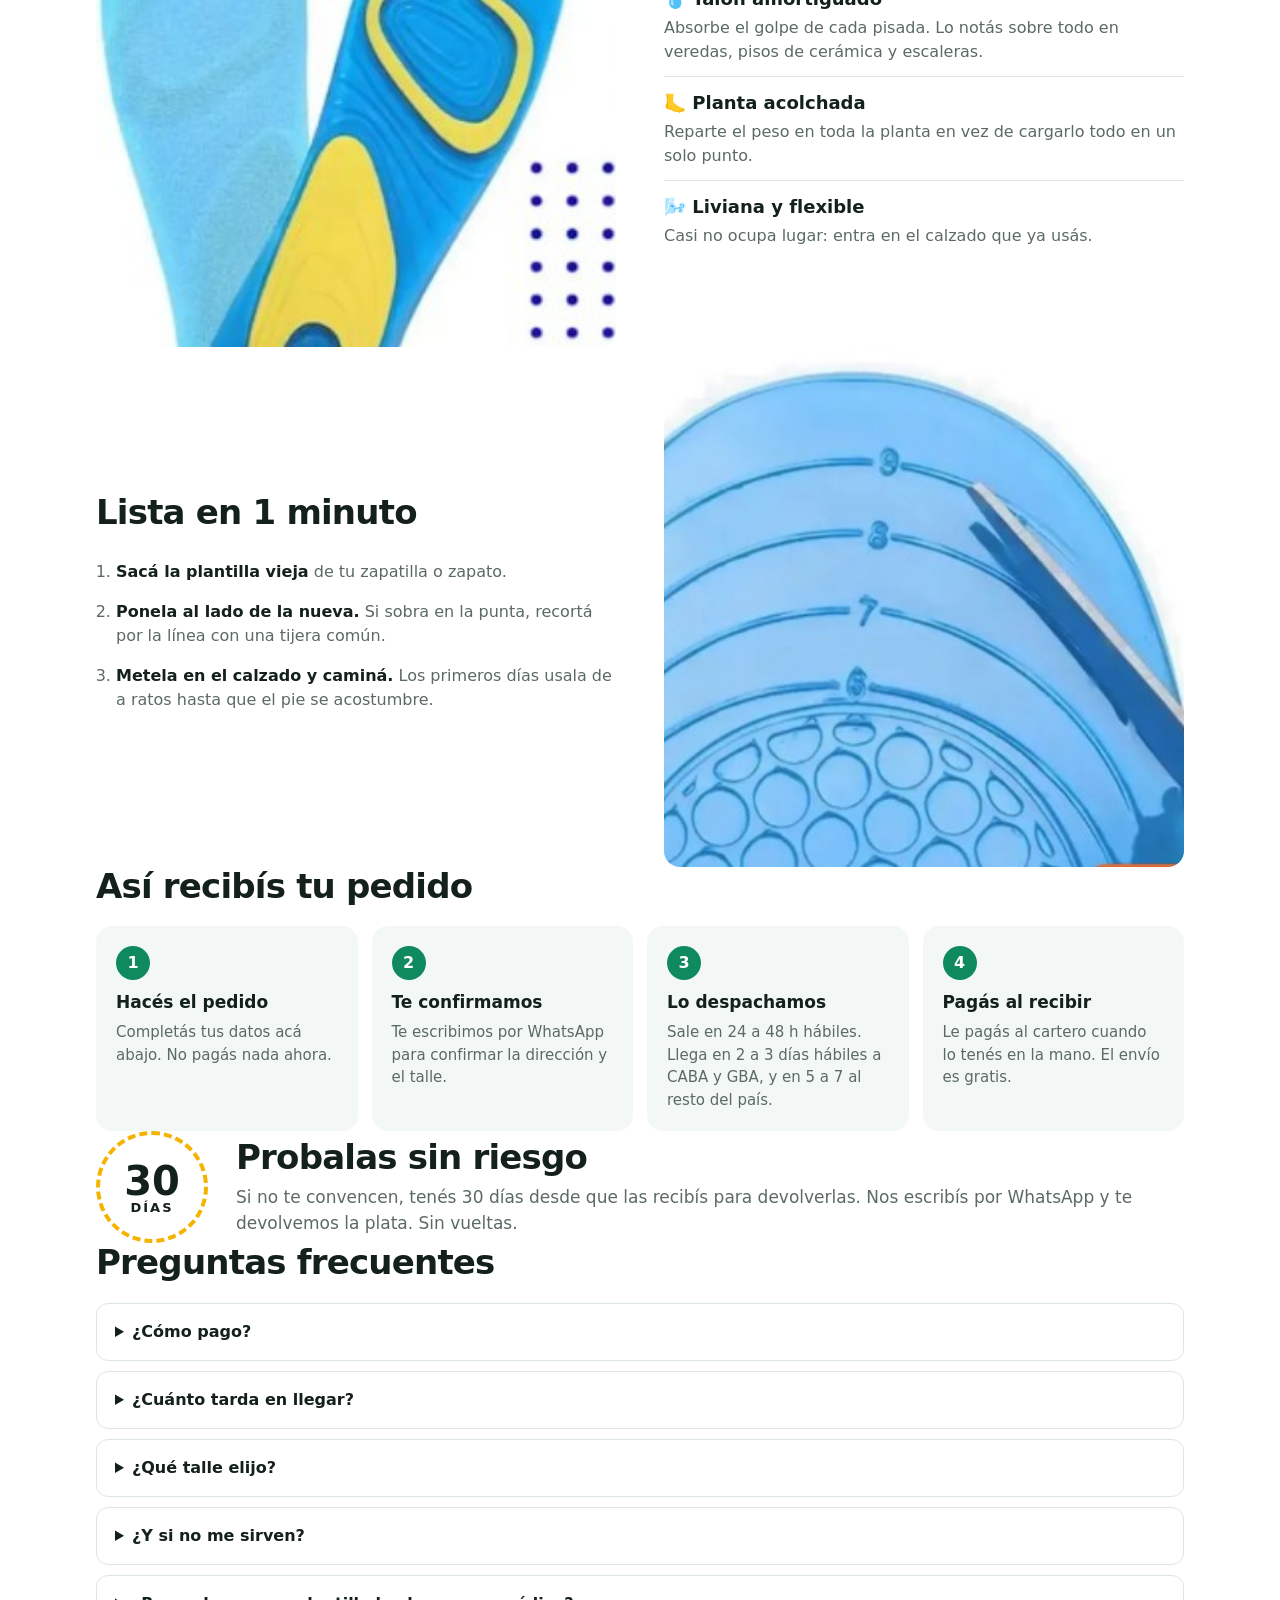
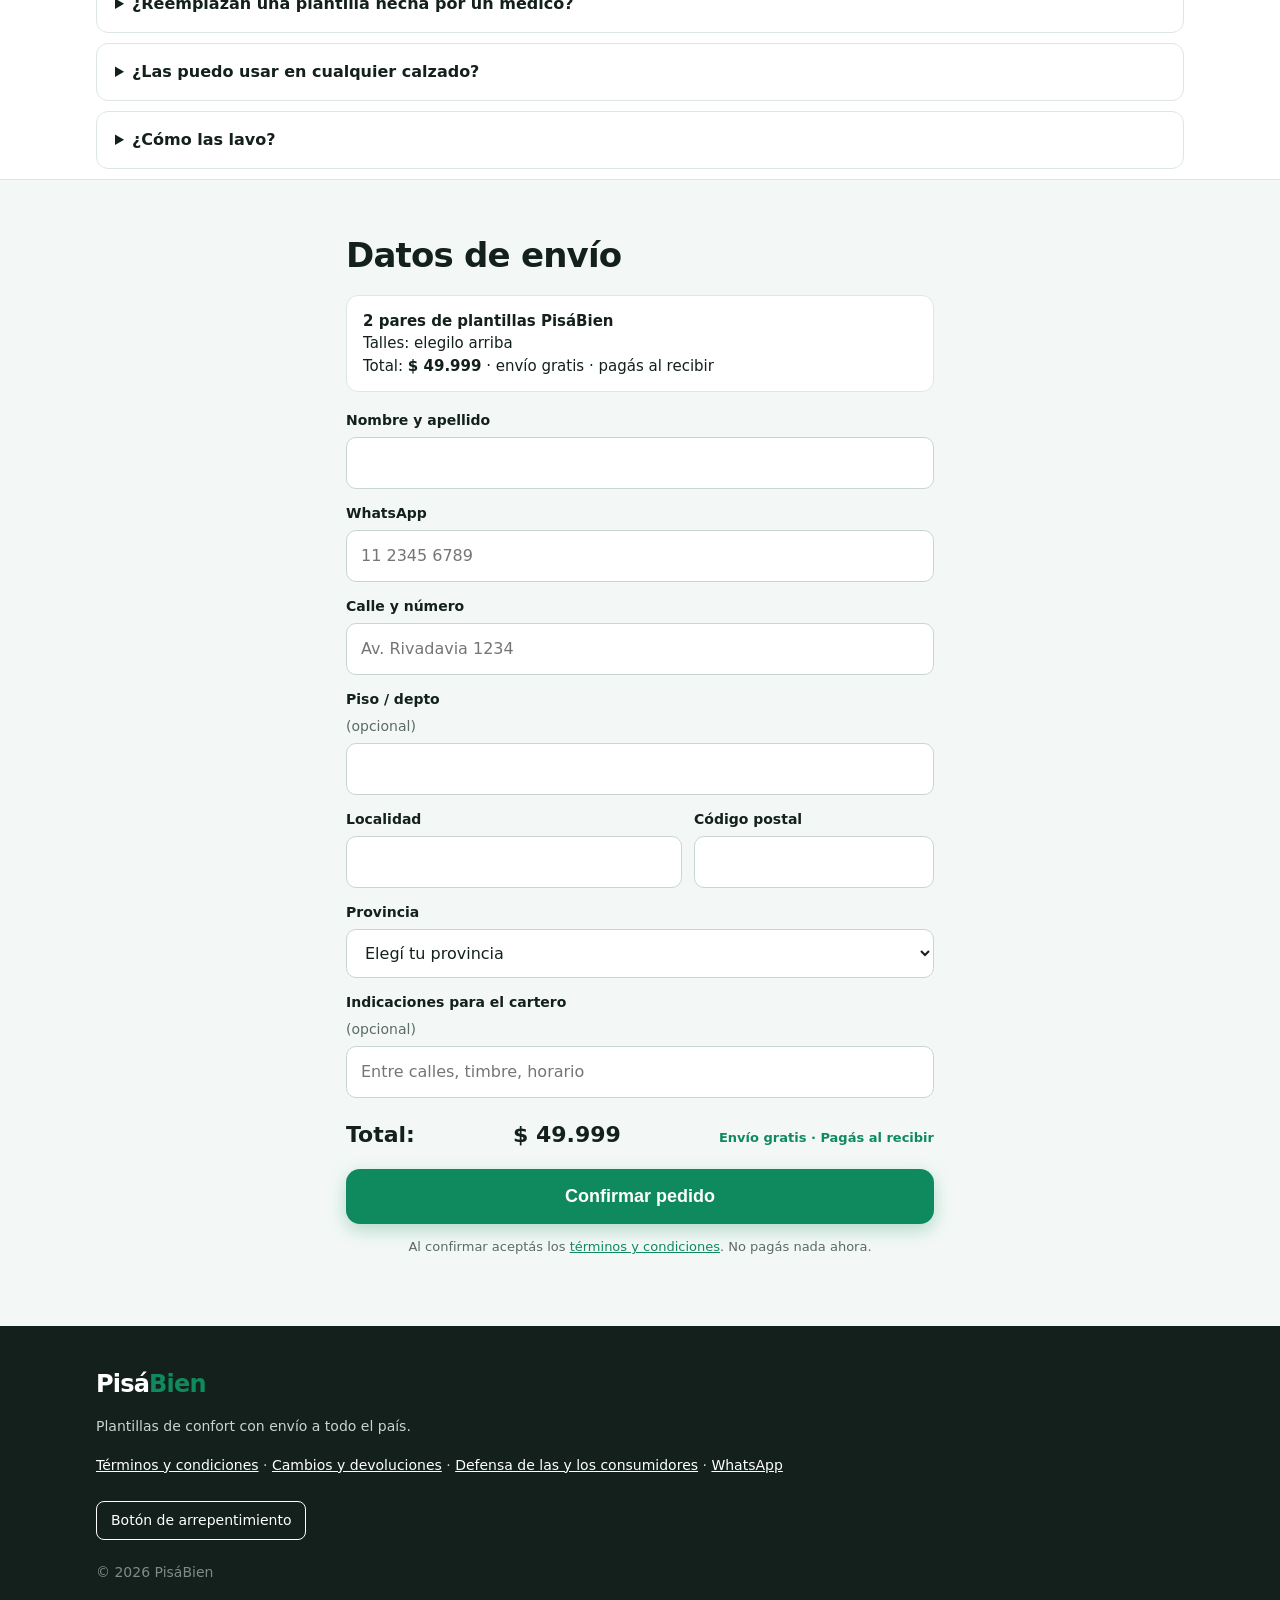
==== commit 74869db7: "Rediseno de PisaBien: fotos, talles por par, checkout, envios y paginas legales Co-Authored-By: Clau" ====
--- a/pisabien/index.html
+++ b/pisabien/index.html
@@ -1,221 +1,194 @@
 <!doctype html>
-<html lang="es">
+<html lang="es-AR">
 <head>
 <meta charset="utf-8">
 <meta name="viewport" content="width=device-width, initial-scale=1">
-<title>PisáBien · Plantillas de soporte para pies cansados</title>
-<meta name="description" content="Plantillas con soporte de arco y talón amortiguado para caminar todo el día con más comodidad. Envío gratis y pagás cuando lo recibís.">
-<style>
-  :root{
-    --bg:#f7f9f8; --fg:#14211c; --muted:#5d6b66; --card:#ffffff;
-    --accent:#0f8a5f; --accent-fg:#ffffff; --hot:#e8552d; --line:#dfe7e3; --soft:#e6f4ee;
-  }
-  @media (prefers-color-scheme: dark){
-    :root{ --bg:#0f1714; --fg:#eef5f2; --muted:#9fb1aa; --card:#17221e; --line:#2a3832; --soft:#173027; }
-  }
-  *{box-sizing:border-box}
-  body{margin:0;font-family:system-ui,-apple-system,"Segoe UI",Roboto,sans-serif;background:var(--bg);color:var(--fg);line-height:1.5}
-  .wrap{max-width:1080px;margin:0 auto;padding:0 16px}
-  .bar{background:var(--fg);color:var(--bg);text-align:center;font-size:14px;padding:8px 16px;font-weight:600}
-  header{padding:14px 0;border-bottom:1px solid var(--line);background:var(--card)}
-  header .wrap{display:flex;justify-content:space-between;align-items:center}
-  .logo{font-weight:800;font-size:22px;letter-spacing:-.5px}
-  .logo span{color:var(--accent)}
-  header a{color:var(--accent);font-weight:700;text-decoration:none}
-  .hero{display:grid;grid-template-columns:1.05fr 1fr;gap:40px;align-items:center;padding:40px 0}
-  .media{border-radius:20px;background:var(--soft);aspect-ratio:1/1;display:grid;place-items:center;overflow:hidden;position:relative}
-  .media small{position:absolute;bottom:10px;left:0;right:0;text-align:center;color:var(--muted);font-size:12px}
-  .kicker{color:var(--hot);font-weight:700;font-size:14px;text-transform:uppercase;letter-spacing:.5px}
-  .hero h1{font-size:clamp(30px,5vw,46px);line-height:1.08;margin:6px 0 14px;letter-spacing:-1px}
-  .hero p{color:var(--muted);font-size:18px;margin:0 0 18px}
-  ul.checks{list-style:none;padding:0;margin:0 0 20px}
-  ul.checks li{padding:4px 0}
-  ul.checks li::before{content:"✓";color:var(--accent);font-weight:800;margin-right:8px}
-  .price{display:flex;gap:12px;align-items:baseline;margin-bottom:16px;flex-wrap:wrap}
-  .price .now{font-size:34px;font-weight:800}
-  .price .old{color:var(--muted);text-decoration:line-through}
-  .price .off{background:var(--hot);color:#fff;font-size:13px;font-weight:700;padding:3px 8px;border-radius:999px}
-  .btn{display:block;background:var(--accent);color:var(--accent-fg);font-weight:800;font-size:18px;padding:16px 24px;border-radius:12px;text-decoration:none;border:0;cursor:pointer;width:100%;text-align:center}
-  .btn:hover{filter:brightness(1.07)}
-  .trust{display:flex;flex-wrap:wrap;gap:6px 16px;margin-top:14px;color:var(--muted);font-size:14px}
-  section{padding:48px 0;border-top:1px solid var(--line)}
-  h2{font-size:clamp(24px,4vw,32px);margin:0 0 20px;letter-spacing:-.5px}
-  .lead{color:var(--muted);font-size:17px;max-width:720px;margin:-8px 0 24px}
-  .grid{display:grid;grid-template-columns:repeat(3,1fr);gap:16px}
-  .card{background:var(--card);border:1px solid var(--line);border-radius:16px;padding:20px}
-  .card b{display:block;font-size:18px;margin-bottom:6px}
-  .card p{margin:0;color:var(--muted)}
-  .ico{font-size:30px;margin-bottom:8px}
-  .pains{display:flex;flex-wrap:wrap;gap:10px}
-  .pains span{background:var(--card);border:1px solid var(--line);border-radius:999px;padding:8px 14px;font-weight:600}
-  .packs{display:grid;grid-template-columns:repeat(3,1fr);gap:12px;margin-bottom:16px}
-  .pack{position:relative;background:var(--card);border:2px solid var(--line);border-radius:14px;padding:16px 12px;text-align:center;cursor:pointer}
-  .pack input{position:absolute;opacity:0}
-  .pack:has(input:checked){border-color:var(--accent);background:var(--soft)}
-  .pack b{display:block;font-size:16px}
-  .pack .p{font-size:22px;font-weight:800;margin:4px 0}
-  .pack .s{font-size:13px;color:var(--muted)}
-  .tag{position:absolute;top:-11px;left:50%;transform:translateX(-50%);background:var(--hot);color:#fff;font-size:11px;font-weight:800;padding:2px 8px;border-radius:999px;white-space:nowrap}
-  table{width:100%;border-collapse:collapse;background:var(--card);border-radius:12px;overflow:hidden}
-  th,td{padding:10px;border-bottom:1px solid var(--line);text-align:center}
-  details{background:var(--card);border:1px solid var(--line);border-radius:12px;padding:16px;margin-bottom:10px}
-  summary{font-weight:700;cursor:pointer}
-  details p{color:var(--muted);margin:10px 0 0}
-  form{display:grid;gap:12px;max-width:560px}
-  input[type=text],input[type=tel],select{font:inherit;padding:14px;border-radius:10px;border:1px solid var(--line);background:var(--card);color:var(--fg);width:100%}
-  .row{display:grid;grid-template-columns:1fr 1fr;gap:12px}
-  .total{font-size:20px;font-weight:800}
-  .note{color:var(--muted);font-size:13px}
-  footer{padding:32px 0 40px;color:var(--muted);font-size:14px;border-top:1px solid var(--line)}
-  footer a{color:inherit}
-  .regret{display:inline-block;margin-top:10px;border:1px solid var(--line);padding:8px 12px;border-radius:8px;text-decoration:none}
-  .sticky{position:fixed;left:0;right:0;bottom:0;padding:10px 16px;background:var(--bg);border-top:1px solid var(--line);display:none;z-index:5}
-  @media (max-width:760px){
-    .hero{grid-template-columns:1fr;padding:20px 0;gap:20px}
-    .grid{grid-template-columns:1fr}
-    .packs{gap:8px}
-    .pack{padding:14px 6px}
-    .pack .p{font-size:18px}
-    .row{grid-template-columns:1fr}
-    .sticky{display:block}
-    body{padding-bottom:80px}
-  }
-</style>
+<title>PisáBien · Plantillas de gel para caminar cómodo todo el día</title>
+<meta name="description" content="Plantillas de gel con talón amortiguado, del talle 35 al 45. Envío gratis a todo el país y pagás cuando lo recibís.">
+<meta property="og:title" content="PisáBien · Llegá a la noche sin los pies destrozados">
+<meta property="og:description" content="Plantillas de gel con talón amortiguado. Envío gratis y pagás al recibir.">
+<meta property="og:image" content="https://pisabien.vercel.app/img/plantilla-uso.jpg">
+<meta property="og:type" content="website">
+<meta name="theme-color" content="#0f8a5f">
+<link rel="icon" href="data:image/svg+xml,%3Csvg xmlns='http://www.w3.org/2000/svg' viewBox='0 0 100 100'%3E%3Crect width='100' height='100' rx='22' fill='%230f8a5f'/%3E%3Cpath d='M50 14c16 0 22 14 22 30 0 13-4 20-4 31 0 11-7 21-18 21s-17-10-17-21c0-12 3-18 3-31 0-17 0-30 14-30z' fill='%23fff'/%3E%3C/svg%3E">
+<link rel="stylesheet" href="estilos.css">
 </head>
 <body>
-<div class="bar">🚚 Envío gratis · 💵 Pagás cuando lo recibís · 🔁 30 días para devolverlo</div>
-<header><div class="wrap"><div class="logo">Pisá<span>Bien</span></div><a href="#pedido">Comprar</a></div></header>
+<div class="bar"><div class="ticker">🚚 Envío gratis a todo el país &nbsp;·&nbsp; 💵 Pagás cuando lo recibís &nbsp;·&nbsp; 🔁 30 días para devolverlo</div></div>
+<header class="top"><div class="wrap">
+  <a class="logo" href="#">Pisá<span>Bien</span></a>
+  <nav><a href="#como">Cómo funciona</a><a href="#envios">Envíos</a><a href="#faq">Preguntas</a><a class="cta-mini" href="#comprar">Comprar</a></nav>
+</div></header>
 
-<main class="wrap">
-  <div class="hero">
-    <div class="media" role="img" aria-label="Plantilla PisáBien (reemplazar por foto o video real)">
-      <svg viewBox="0 0 200 200" width="78%" aria-hidden="true">
-        <path d="M100 18c30 0 44 26 44 58 0 26-8 40-8 62 0 22-14 44-36 44s-34-20-34-42c0-24 6-36 6-62 0-34 0-60 28-60z" fill="var(--accent)" opacity=".9"/>
-        <path d="M86 70c10-6 26-6 34 4M80 108c14 8 34 8 46 0" stroke="#fff" stroke-width="5" fill="none" stroke-linecap="round" opacity=".8"/>
-        <circle cx="102" cy="150" r="16" fill="#fff" opacity=".35"/>
-      </svg>
+<main>
+  <section class="hero wrap" id="comprar">
+    <div class="gallery">
+      <div class="main-img"><img id="foto" src="img/plantilla-uso.jpg" alt="Plantillas PisáBien de gel con talón amortiguado" width="438" height="328"></div>
+      <div class="thumbs">
+        <button type="button" class="on" data-src="img/plantilla-uso.jpg"><img src="img/plantilla-uso.jpg" alt="Plantilla en uso"></button>
+        <button type="button" data-src="img/plantilla-gel.jpg"><img src="img/plantilla-gel.jpg" alt="Detalle del gel en talón y planta"></button>
+        <button type="button" data-src="img/plantilla-recorte.jpg"><img src="img/plantilla-recorte.jpg" alt="Líneas para recortar a tu talle"></button>
+      </div>
     </div>
-    <div>
+
+    <div class="buy">
       <div class="kicker">Para los que pasan el día de pie</div>
       <h1>Llegá a la noche sin los pies destrozados.</h1>
-      <p>Plantillas de gel con talón amortiguado. Las ponés en tus zapatillas o zapatos de siempre y caminás con otra comodidad desde el primer día.</p>
+      <p class="sub">Plantillas de gel con talón amortiguado. Las ponés en tus zapatillas o zapatos de siempre y caminás con otra comodidad desde el primer día.</p>
       <ul class="checks">
-        <li>Soporte en el talón y en toda la planta</li>
-        <li>Gel que amortigua cada paso</li>
+        <li>Gel que amortigua cada pisada, en talón y planta</li>
         <li>Del talle 35 al 45, y se recortan si hace falta</li>
+        <li>Para zapatillas, zapatos de trabajo y botas</li>
       </ul>
-      <div class="price">
-        <span class="now">$ 29.999</span>
-        <span class="old">$ 44.999</span>
-        <span class="off">-33%</span>
-      </div>
-      <a class="btn" href="#pedido">Quiero las mías · pago al recibir</a>
-      <div class="trust"><span>✅ 30 días de garantía</span><span>📦 Llega en 2 a 5 días hábiles</span><span>💬 Te confirmamos por WhatsApp</span></div>
-    </div>
-  </div>
 
-  <section>
-    <h2>¿Te pasa alguna de estas?</h2>
-    <div class="pains">
-      <span>😣 Dolor de talón al levantarte</span>
-      <span>🦶 Pie plano o arco caído</span>
-      <span>🧍 Muchas horas parado/a en el trabajo</span>
-      <span>🚶 Caminás mucho y terminás molido/a</span>
-      <span>👟 Zapatos lindos pero incómodos</span>
+      <form id="f" novalidate>
+        <div class="label">1. Elegí tu pack</div>
+        <div class="packs">
+          <label class="pack"><input type="radio" name="pack" value="1" data-precio="29999"><b>1 par</b><span class="p">$ 29.999</span><span class="s">Para probar</span></label>
+          <label class="pack"><span class="tag">MÁS ELEGIDO</span><input type="radio" name="pack" value="2" data-precio="49999" checked><b>2 pares</b><span class="p">$ 49.999</span><span class="s">$ 25.000 c/u</span></label>
+          <label class="pack"><span class="tag alt">MEJOR PRECIO</span><input type="radio" name="pack" value="3" data-precio="64999"><b>3 pares</b><span class="p">$ 64.999</span><span class="s">$ 21.666 c/u</span></label>
+        </div>
+        <p class="hint">Con 2 o 3 pares podés elegir talles distintos, para vos y tu familia.</p>
+
+        <div class="label">2. Elegí el talle <span class="muted">(el mismo de tu calzado)</span></div>
+        <div id="talles"></div>
+
+        <a class="btn" id="seguir" href="#datos">Comprar ahora · pagás al recibir</a>
+        <div class="trust">
+          <span>✅ 30 días de garantía</span><span>🚚 Envío gratis</span><span>💵 Sin pagar por adelantado</span>
+        </div>
+      </form>
     </div>
   </section>
 
-  <section>
-    <h2>Por qué se sienten distinto</h2>
-    <div class="grid">
-      <div class="card"><div class="ico">🏔️</div><b>Menos presión en la planta</b><p>El gel se adapta a tu pisada y reparte el peso en vez de cargarlo todo en el talón.</p></div>
-      <div class="card"><div class="ico">💧</div><b>Talón con gel</b><p>Absorbe el golpe de cada pisada. Lo notás sobre todo en veredas y pisos duros.</p></div>
-      <div class="card"><div class="ico">✂️</div><b>A tu medida</b><p>Vienen por talle y se pueden recortar para que entren justo en zapatillas, botas o zapatos.</p></div>
+  <section class="strip">
+    <div class="wrap grid4">
+      <div><b>🚚 Envío gratis</b><span>A todo el país</span></div>
+      <div><b>💵 Pagás al recibir</b><span>En efectivo, al cartero</span></div>
+      <div><b>🔁 30 días</b><span>Para devolverlo</span></div>
+      <div><b>💬 WhatsApp</b><span>Te atiende una persona</span></div>
     </div>
   </section>
 
-  <section>
-    <h2>Así de fácil</h2>
-    <div class="grid">
-      <div class="card"><b>1. Probá</b><p>Ponela al lado de tu plantilla vieja. Si sobra en la punta, recortá con una tijera.</p></div>
-      <div class="card"><b>2. Ponelas</b><p>Sacá la plantilla vieja de tu calzado y poné la nueva.</p></div>
-      <div class="card"><b>3. Caminá</b><p>Usalas de a poco los primeros días hasta que tu pie se acostumbre.</p></div>
+  <section class="wrap">
+    <h2>¿Te pasa alguna de estas?</h2>
+    <div class="pains">
+      <span>😣 Te duele el talón al final del día</span>
+      <span>🧍 Trabajás muchas horas de pie</span>
+      <span>🚶 Caminás mucho y terminás molido/a</span>
+      <span>👟 Tus zapatillas ya no amortiguan</span>
+      <span>👞 Zapatos de trabajo duros</span>
+    </div>
+    <p class="lead">La plantilla que trae el calzado es una lámina finita de espuma que se aplasta en pocas semanas. PisáBien suma una capa de gel justo donde más pegás contra el piso.</p>
+  </section>
+
+  <section class="wrap split">
+    <img src="img/plantilla-gel.jpg" alt="Zonas de gel en talón y planta" loading="lazy">
+    <div>
+      <h2>Gel donde más lo necesitás</h2>
+      <div class="feat"><b>💧 Talón amortiguado</b><p>Absorbe el golpe de cada pisada. Lo notás sobre todo en veredas, pisos de cerámica y escaleras.</p></div>
+      <div class="feat"><b>🦶 Planta acolchada</b><p>Reparte el peso en toda la planta en vez de cargarlo todo en un solo punto.</p></div>
+      <div class="feat"><b>🌬️ Liviana y flexible</b><p>Casi no ocupa lugar: entra en el calzado que ya usás.</p></div>
     </div>
   </section>
 
-  <section>
-    <h2>Guía de talles</h2>
-    <p class="lead">Hay del 35 al 45. Elegí el mismo talle que tu calzado. Si te queda justa en la punta, la recortás con una tijera.</p>
+  <section class="wrap split rev" id="como">
+    <img src="img/plantilla-recorte.jpg" alt="Líneas de recorte de la plantilla" loading="lazy">
+    <div>
+      <h2>Lista en 1 minuto</h2>
+      <ol class="steps">
+        <li><b>Sacá la plantilla vieja</b> de tu zapatilla o zapato.</li>
+        <li><b>Ponela al lado de la nueva.</b> Si sobra en la punta, recortá por la línea con una tijera común.</li>
+        <li><b>Metela en el calzado y caminá.</b> Los primeros días usala de a ratos hasta que el pie se acostumbre.</li>
+      </ol>
+    </div>
   </section>
 
-  <section>
+  <section class="wrap" id="envios">
+    <h2>Así recibís tu pedido</h2>
+    <div class="timeline">
+      <div><span>1</span><b>Hacés el pedido</b><p>Completás tus datos acá abajo. No pagás nada ahora.</p></div>
+      <div><span>2</span><b>Te confirmamos</b><p>Te escribimos por WhatsApp para confirmar la dirección y el talle.</p></div>
+      <div><span>3</span><b>Lo despachamos</b><p>Sale en 24 a 48 h hábiles. Llega en 2 a 3 días hábiles a CABA y GBA, y en 5 a 7 al resto del país.</p></div>
+      <div><span>4</span><b>Pagás al recibir</b><p>Le pagás al cartero cuando lo tenés en la mano. El envío es gratis.</p></div>
+    </div>
+  </section>
+
+  <section class="wrap guarantee">
+    <div class="seal">30<small>DÍAS</small></div>
+    <div>
+      <h2>Probalas sin riesgo</h2>
+      <p>Si no te convencen, tenés 30 días desde que las recibís para devolverlas. Nos escribís por WhatsApp y te devolvemos la plata. Sin vueltas.</p>
+    </div>
+  </section>
+
+  <section class="wrap" id="faq">
     <h2>Preguntas frecuentes</h2>
-    <details><summary>¿Cómo pago?</summary><p>En efectivo cuando el correo te lo entrega. No pagás nada por adelantado.</p></details>
-    <details><summary>¿Cuánto tarda?</summary><p>De 2 a 3 días hábiles en CABA y GBA, y de 5 a 7 días hábiles en el resto del país.</p></details>
-    <details><summary>¿Y si no me sirven?</summary><p>Tenés 30 días desde que las recibís. Escribinos por WhatsApp y te devolvemos la plata.</p></details>
+    <details><summary>¿Cómo pago?</summary><p>En efectivo cuando el correo te lo entrega. No pagás nada por adelantado. Si vivís en una zona donde el correo no cobra al recibir, te escribimos para coordinar el pago por transferencia.</p></details>
+    <details><summary>¿Cuánto tarda en llegar?</summary><p>Despachamos en 24 a 48 h hábiles. Llega en 2 a 3 días hábiles a CABA y GBA, y en 5 a 7 al resto del país.</p></details>
+    <details><summary>¿Qué talle elijo?</summary><p>El mismo que usás de calzado. Vienen del 35 al 45. Si te queda justa en la punta, la recortás con una tijera por las líneas marcadas.</p></details>
+    <details><summary>¿Y si no me sirven?</summary><p>Tenés 30 días desde que las recibís. Escribinos por WhatsApp y te devolvemos la plata. También podés usar el botón de arrepentimiento al pie de la página.</p></details>
     <details><summary>¿Reemplazan una plantilla hecha por un médico?</summary><p>No. Son plantillas de confort para el día a día. Si tenés un dolor fuerte o que no se va, consultá con un profesional.</p></details>
     <details><summary>¿Las puedo usar en cualquier calzado?</summary><p>Sí, en zapatillas, zapatos cerrados y botas. En sandalias abiertas no.</p></details>
+    <details><summary>¿Cómo las lavo?</summary><p>Con un trapo húmedo y jabón neutro. Dejalas secar a la sombra antes de volver a usarlas.</p></details>
   </section>
 
-  <section id="pedido">
-    <h2>Hacé tu pedido</h2>
-    <form id="form">
-      <div class="packs">
-        <label class="pack"><input type="radio" name="pack" value="1" data-precio="29999"><b>1 par</b><div class="p">$ 29.999</div><div class="s">Para probar</div></label>
-        <label class="pack"><span class="tag">MÁS ELEGIDO</span><input type="radio" name="pack" value="2" data-precio="49999" checked><b>2 pares</b><div class="p">$ 49.999</div><div class="s">$ 25.000 c/u</div></label>
-        <label class="pack"><input type="radio" name="pack" value="3" data-precio="64999"><b>3 pares</b><div class="p">$ 64.999</div><div class="s">$ 21.666 c/u</div></label>
+  <section class="checkout" id="datos">
+    <div class="wrap narrow">
+      <h2>Datos de envío</h2>
+      <div class="resumen" id="resumen"></div>
+      <div class="fields">
+        <label>Nombre y apellido<input form="f" type="text" name="nombre" required autocomplete="name"></label>
+        <label>WhatsApp<input form="f" type="tel" name="telefono" required autocomplete="tel" inputmode="tel" placeholder="11 2345 6789"></label>
+        <label>Calle y número<input form="f" type="text" name="direccion" required autocomplete="street-address" placeholder="Av. Rivadavia 1234"></label>
+        <label>Piso / depto <span class="muted">(opcional)</span><input form="f" type="text" name="depto" autocomplete="address-line2"></label>
+        <div class="two">
+          <label>Localidad<input form="f" type="text" name="ciudad" required autocomplete="address-level2"></label>
+          <label>Código postal<input form="f" type="text" name="cp" required inputmode="numeric" autocomplete="postal-code" maxlength="8"></label>
+        </div>
+        <label>Provincia
+          <select form="f" name="provincia" required>
+            <option value="">Elegí tu provincia</option>
+            <option>CABA</option><option>Buenos Aires (GBA)</option><option>Buenos Aires (interior)</option><option>Catamarca</option><option>Chaco</option><option>Chubut</option><option>Córdoba</option><option>Corrientes</option><option>Entre Ríos</option><option>Formosa</option><option>Jujuy</option><option>La Pampa</option><option>La Rioja</option><option>Mendoza</option><option>Misiones</option><option>Neuquén</option><option>Río Negro</option><option>Salta</option><option>San Juan</option><option>San Luis</option><option>Santa Cruz</option><option>Santa Fe</option><option>Santiago del Estero</option><option>Tierra del Fuego</option><option>Tucumán</option>
+          </select>
+        </label>
+        <label>Indicaciones para el cartero <span class="muted">(opcional)</span><input form="f" type="text" name="notas" placeholder="Entre calles, timbre, horario"></label>
       </div>
-      <select name="talle" required>
-        <option value="">Elegí tu talle de calzado</option>
-        <option>35</option><option>36</option><option>37</option><option>38</option><option>39</option><option>40</option>
-        <option>41</option><option>42</option><option>43</option><option>44</option><option>45</option>
-      </select>
-      <input type="text" name="nombre" placeholder="Nombre y apellido" required autocomplete="name">
-      <input type="tel" name="telefono" placeholder="WhatsApp (ej: 11 2345 6789)" required autocomplete="tel">
-      <input type="text" name="direccion" placeholder="Calle, número, piso/depto" required autocomplete="street-address">
-      <div class="row">
-        <input type="text" name="ciudad" placeholder="Localidad" required>
-        <input type="text" name="provincia" placeholder="Provincia" required>
-      </div>
-      <div class="total">Total: <span id="total">$ 49.999</span> · envío gratis</div>
-      <button class="btn" type="submit">Confirmar pedido · pago al recibir</button>
-      <span class="note">Te escribimos por WhatsApp para confirmar la dirección antes de despacharlo.</span>
-    </form>
+      <p class="error" id="error" hidden></p>
+      <div class="total">Total: <span id="total">$ 49.999</span><small>Envío gratis · Pagás al recibir</small></div>
+      <button class="btn" type="submit" form="f" id="enviar">Confirmar pedido</button>
+      <p class="note">Al confirmar aceptás los <a href="terminos.html">términos y condiciones</a>. No pagás nada ahora.</p>
+    </div>
   </section>
 </main>
 
+<div class="gracias" id="gracias" hidden>
+  <div class="box">
+    <div class="ok">✓</div>
+    <h2>¡Ya casi está!</h2>
+    <p>Tu pedido es el <b id="numero"></b>.</p>
+    <div class="resumen" id="resumen2"></div>
+    <p><b>Último paso:</b> tocá el botón para mandarnos el pedido por WhatsApp. Ya va escrito, solo tenés que enviarlo. Ahí te confirmamos el despacho.</p>
+    <a class="btn wa" id="wa" target="_blank" rel="noopener">Enviar pedido por WhatsApp</a>
+    <button type="button" class="link" id="cerrar">Volver a la tienda</button>
+  </div>
+</div>
+
 <footer><div class="wrap">
-  © PisáBien · <a href="https://www.argentina.gob.ar/produccion/defensadelconsumidor" target="_blank" rel="noopener">Defensa de las y los consumidores</a> · Términos y condiciones · Política de devoluciones<br>
-  <a class="regret" id="arrepentimiento" href="#">Botón de arrepentimiento</a>
+  <div class="logo">Pisá<span>Bien</span></div>
+  <p>Plantillas de confort con envío a todo el país.</p>
+  <p class="links">
+    <a href="terminos.html">Términos y condiciones</a> ·
+    <a href="devoluciones.html">Cambios y devoluciones</a> ·
+    <a href="https://www.argentina.gob.ar/produccion/defensadelconsumidor/formulario" target="_blank" rel="noopener">Defensa de las y los consumidores</a> ·
+    <a href="https://wa.me/5491169490396" target="_blank" rel="noopener">WhatsApp</a>
+  </p>
+  <a class="regret" href="devoluciones.html#arrepentimiento">Botón de arrepentimiento</a>
+  <p class="copy">© 2026 PisáBien</p>
 </div></footer>
-<div class="sticky"><a class="btn" href="#pedido">Comprar · pago al recibir</a></div>
 
-<script>
-  // Número de WhatsApp del negocio, con código de país y sin "+" ni espacios.
-  const WHATSAPP = "5491169490396";
-  const fmt = n => "$ " + n.toLocaleString("es-AR");
-  const form = document.getElementById("form");
-  const total = document.getElementById("total");
-  form.addEventListener("change", () => {
-    total.textContent = fmt(+form.querySelector("input[name=pack]:checked").dataset.precio);
-  });
-  form.addEventListener("submit", e => {
-    e.preventDefault();
-    const d = Object.fromEntries(new FormData(form));
-    const precio = form.querySelector("input[name=pack]:checked").dataset.precio;
-    const msg = [
-      "¡Hola! Quiero hacer un pedido de PisáBien:",
-      `• ${d.pack} par(es), talle ${d.talle}: ${fmt(+precio)}`,
-      `• Nombre: ${d.nombre}`, `• Tel: ${d.telefono}`,
-      `• Dirección: ${d.direccion}, ${d.ciudad}, ${d.provincia}`,
-      "Pago al recibir."
-    ].join("\n");
-    window.open(`https://wa.me/${WHATSAPP}?text=${encodeURIComponent(msg)}`, "_blank");
-  });
-  document.getElementById("arrepentimiento").addEventListener("click", e => {
-    e.preventDefault();
-    window.open(`https://wa.me/${WHATSAPP}?text=${encodeURIComponent("Hola, quiero arrepentirme de mi compra. Mi nombre es:")}`, "_blank");
-  });
-</script>
+<div class="sticky" id="sticky"><a class="btn" href="#comprar">Comprar · pagás al recibir</a></div>
+
+<script src="tienda.js"></script>
 </body>
 </html>
--- a/pisabien/estilos.css
+++ b/pisabien/estilos.css
@@ -0,0 +1,158 @@
+:root{
+  --bg:#ffffff; --bg2:#f3f8f6; --fg:#13201b; --muted:#5b6a64; --line:#dde7e2;
+  --accent:#0f8a5f; --accent-dark:#0b6e4b; --soft:#e5f4ed; --hot:#e8552d; --gold:#f5b301;
+  --radius:16px;
+}
+*{box-sizing:border-box}
+html{scroll-behavior:smooth}
+body{margin:0;font-family:system-ui,-apple-system,"Segoe UI",Roboto,sans-serif;background:var(--bg);color:var(--fg);line-height:1.5;-webkit-font-smoothing:antialiased}
+img{max-width:100%;display:block}
+a{color:var(--accent)}
+.wrap{max-width:1120px;margin:0 auto;padding:0 16px}
+.narrow{max-width:620px}
+.muted{color:var(--muted);font-weight:400}
+
+.bar{background:var(--fg);color:#fff;font-size:13px;font-weight:600;text-align:center;padding:8px 12px}
+.top{position:sticky;top:0;z-index:10;background:rgba(255,255,255,.94);backdrop-filter:blur(8px);border-bottom:1px solid var(--line)}
+.top .wrap{display:flex;justify-content:space-between;align-items:center;height:60px}
+.logo{font-weight:900;font-size:24px;letter-spacing:-.8px;color:var(--fg);text-decoration:none}
+.logo span{color:var(--accent)}
+nav{display:flex;gap:22px;align-items:center}
+nav a{color:var(--fg);text-decoration:none;font-weight:600;font-size:15px}
+nav .cta-mini{background:var(--accent);color:#fff;padding:8px 16px;border-radius:999px}
+
+.hero{display:grid;grid-template-columns:1.1fr 1fr;gap:48px;padding-top:32px;padding-bottom:40px;align-items:start}
+.gallery{position:sticky;top:84px}
+.main-img{background:var(--bg2);border-radius:var(--radius);overflow:hidden;aspect-ratio:4/3}
+.main-img img{width:100%;height:100%;object-fit:cover}
+.thumbs{display:grid;grid-template-columns:repeat(3,1fr);gap:10px;margin-top:10px}
+.thumbs button{padding:0;border:2px solid transparent;border-radius:12px;overflow:hidden;cursor:pointer;background:var(--bg2);aspect-ratio:4/3}
+.thumbs button.on{border-color:var(--accent)}
+.thumbs img{width:100%;height:100%;object-fit:cover}
+
+.kicker{color:var(--hot);font-weight:800;font-size:13px;text-transform:uppercase;letter-spacing:.8px}
+h1{font-size:clamp(30px,4.6vw,46px);line-height:1.06;letter-spacing:-1.2px;margin:6px 0 12px}
+.sub{color:var(--muted);font-size:18px;margin:0 0 14px}
+.checks{list-style:none;padding:0;margin:0 0 22px}
+.checks li{padding:3px 0 3px 28px;position:relative}
+.checks li::before{content:"✓";position:absolute;left:0;top:3px;width:20px;height:20px;border-radius:50%;background:var(--soft);color:var(--accent);font-weight:900;font-size:12px;display:grid;place-items:center}
+
+.label{font-weight:800;margin:0 0 10px}
+.packs{display:grid;grid-template-columns:repeat(3,1fr);gap:10px}
+.pack{position:relative;display:flex;flex-direction:column;align-items:center;gap:2px;border:2px solid var(--line);border-radius:14px;padding:18px 8px 12px;cursor:pointer;text-align:center;transition:border-color .15s,background .15s}
+.pack input{position:absolute;opacity:0;pointer-events:none}
+.pack:has(input:checked){border-color:var(--accent);background:var(--soft)}
+.pack b{font-size:16px}
+.pack .p{font-size:21px;font-weight:900;letter-spacing:-.5px}
+.pack .s{font-size:12px;color:var(--muted)}
+.tag{position:absolute;top:-11px;left:50%;transform:translateX(-50%);background:var(--hot);color:#fff;font-size:10px;font-weight:900;padding:3px 8px;border-radius:999px;white-space:nowrap;letter-spacing:.3px}
+.tag.alt{background:var(--fg)}
+.hint{color:var(--muted);font-size:13px;margin:8px 0 18px}
+.talle-row{display:flex;align-items:center;gap:10px;margin-bottom:8px}
+.talle-row span{font-size:14px;color:var(--muted);min-width:52px}
+.talles{display:flex;flex-wrap:wrap;gap:6px}
+.talles label{cursor:pointer}
+.talles input{position:absolute;opacity:0;pointer-events:none}
+.talles i{display:grid;place-items:center;font-style:normal;font-weight:700;width:42px;height:40px;border:2px solid var(--line);border-radius:10px;font-size:15px}
+.talles input:checked + i{border-color:var(--accent);background:var(--accent);color:#fff}
+.talles input:focus-visible + i{outline:2px solid var(--fg)}
+
+.btn{display:block;width:100%;text-align:center;background:var(--accent);color:#fff;font-weight:900;font-size:18px;padding:17px 20px;border-radius:14px;border:0;cursor:pointer;text-decoration:none;margin-top:18px;box-shadow:0 6px 18px rgba(15,138,95,.28);transition:transform .1s,background .15s}
+.btn:hover{background:var(--accent-dark)}
+.btn:active{transform:scale(.98)}
+.btn[disabled]{opacity:.6;cursor:wait}
+.btn.wa{background:#25d366;box-shadow:0 6px 18px rgba(37,211,102,.3)}
+.trust{display:flex;flex-wrap:wrap;justify-content:center;gap:4px 16px;margin-top:12px;font-size:13px;color:var(--muted)}
+
+section{padding:56px 0}
+h2{font-size:clamp(25px,3.4vw,34px);letter-spacing:-.8px;line-height:1.15;margin:0 0 20px}
+.lead{color:var(--muted);font-size:17px;max-width:720px;margin:22px 0 0}
+.strip{background:var(--bg2);padding:22px 0;border-top:1px solid var(--line);border-bottom:1px solid var(--line)}
+.grid4{display:grid;grid-template-columns:repeat(4,1fr);gap:12px;text-align:center}
+.grid4 b{display:block;font-size:15px}
+.grid4 span{font-size:13px;color:var(--muted)}
+.pains{display:flex;flex-wrap:wrap;gap:10px}
+.pains span{background:var(--bg2);border:1px solid var(--line);border-radius:999px;padding:10px 16px;font-weight:600}
+
+.split{display:grid;grid-template-columns:1fr 1fr;gap:48px;align-items:center}
+.split img{border-radius:var(--radius);width:100%;aspect-ratio:1/1;object-fit:cover;background:var(--bg2)}
+.split.rev img{order:2}
+.feat{padding:12px 0;border-bottom:1px solid var(--line)}
+.feat:last-child{border:0}
+.feat b{font-size:18px}
+.feat p{margin:4px 0 0;color:var(--muted)}
+.steps{padding-left:20px;margin:0}
+.steps li{padding:8px 0;color:var(--muted)}
+.steps b{color:var(--fg)}
+
+.timeline{display:grid;grid-template-columns:repeat(4,1fr);gap:14px}
+.timeline div{background:var(--bg2);border-radius:var(--radius);padding:20px}
+.timeline span{display:grid;place-items:center;width:34px;height:34px;border-radius:50%;background:var(--accent);color:#fff;font-weight:900;margin-bottom:10px}
+.timeline b{display:block;font-size:17px}
+.timeline p{margin:6px 0 0;color:var(--muted);font-size:15px}
+
+.guarantee{display:flex;gap:28px;align-items:center}
+.guarantee p{color:var(--muted);font-size:17px;margin:0}
+.guarantee h2{margin-bottom:8px}
+.seal{flex:none;width:112px;height:112px;border-radius:50%;border:4px dashed var(--gold);display:grid;place-content:center;text-align:center;font-size:40px;font-weight:900;line-height:1}
+.seal small{font-size:13px;letter-spacing:2px}
+
+details{border:1px solid var(--line);border-radius:12px;padding:16px 18px;margin-bottom:10px}
+summary{font-weight:800;cursor:pointer}
+details p{color:var(--muted);margin:10px 0 0}
+
+.checkout{background:var(--bg2);border-top:1px solid var(--line)}
+.resumen{background:#fff;border:1px solid var(--line);border-radius:12px;padding:14px 16px;margin-bottom:18px;font-size:15px}
+.resumen b{display:block}
+.fields{display:grid;gap:14px}
+.fields label{display:grid;gap:6px;font-weight:700;font-size:14px}
+.fields input,.fields select{font:inherit;font-weight:400;font-size:16px;padding:13px 14px;border:1px solid #c9d6d0;border-radius:10px;background:#fff;color:var(--fg);width:100%}
+.fields input:focus,.fields select:focus{outline:2px solid var(--accent);border-color:var(--accent)}
+.fields .bad{border-color:var(--hot);background:#fff5f2}
+.two{display:grid;grid-template-columns:1.4fr 1fr;gap:12px}
+.total{display:flex;flex-wrap:wrap;align-items:baseline;justify-content:space-between;gap:4px;font-size:22px;font-weight:900;margin-top:20px}
+.total small{font-size:13px;font-weight:600;color:var(--accent)}
+.note{color:var(--muted);font-size:13px;text-align:center}
+.error{color:var(--hot);font-weight:700;margin:14px 0 0}
+
+.gracias{position:fixed;inset:0;z-index:50;background:rgba(10,20,16,.55);display:grid;place-items:center;padding:16px}
+.gracias[hidden]{display:none}
+.gracias .box{background:#fff;border-radius:20px;padding:28px 22px;max-width:440px;width:100%;text-align:center;max-height:92vh;overflow:auto}
+.gracias .ok{width:64px;height:64px;border-radius:50%;background:var(--accent);color:#fff;font-size:34px;font-weight:900;display:grid;place-items:center;margin:0 auto 10px}
+.gracias .resumen{text-align:left}
+.gracias p{color:var(--muted)}
+.link{background:none;border:0;color:var(--muted);text-decoration:underline;margin-top:14px;cursor:pointer;font:inherit}
+
+footer{background:var(--fg);color:#c9d4cf;padding:40px 0 100px;font-size:14px}
+footer .logo{color:#fff}
+footer a{color:#fff}
+footer .links{line-height:2}
+.regret{display:inline-block;border:1px solid #fff;padding:8px 14px;border-radius:8px;text-decoration:none;margin:8px 0}
+.copy{opacity:.6}
+
+.sticky{position:fixed;left:0;right:0;bottom:0;z-index:20;padding:10px 16px calc(10px + env(safe-area-inset-bottom));background:rgba(255,255,255,.96);border-top:1px solid var(--line);display:none}
+.sticky .btn{margin:0;padding:15px}
+
+/* Páginas legales */
+.legal{max-width:760px;padding:32px 16px 80px}
+.legal h1{font-size:34px}
+.legal h2{font-size:22px;margin-top:28px}
+.legal p,.legal li{color:#33423c}
+
+@media (max-width:860px){
+  nav a:not(.cta-mini){display:none}
+  .hero{grid-template-columns:1fr;gap:20px;padding-top:12px}
+  .gallery{position:static}
+  .split,.timeline{grid-template-columns:1fr}
+  .split.rev img{order:0}
+  .grid4{grid-template-columns:repeat(2,1fr)}
+  .guarantee{flex-direction:column;text-align:center}
+  section{padding:40px 0}
+  .sticky.show{display:block}
+}
+@media (max-width:420px){
+  .pack{padding:16px 4px 10px}
+  .pack .p{font-size:17px}
+  .two{grid-template-columns:1fr}
+  .talles i{width:38px}
+}
